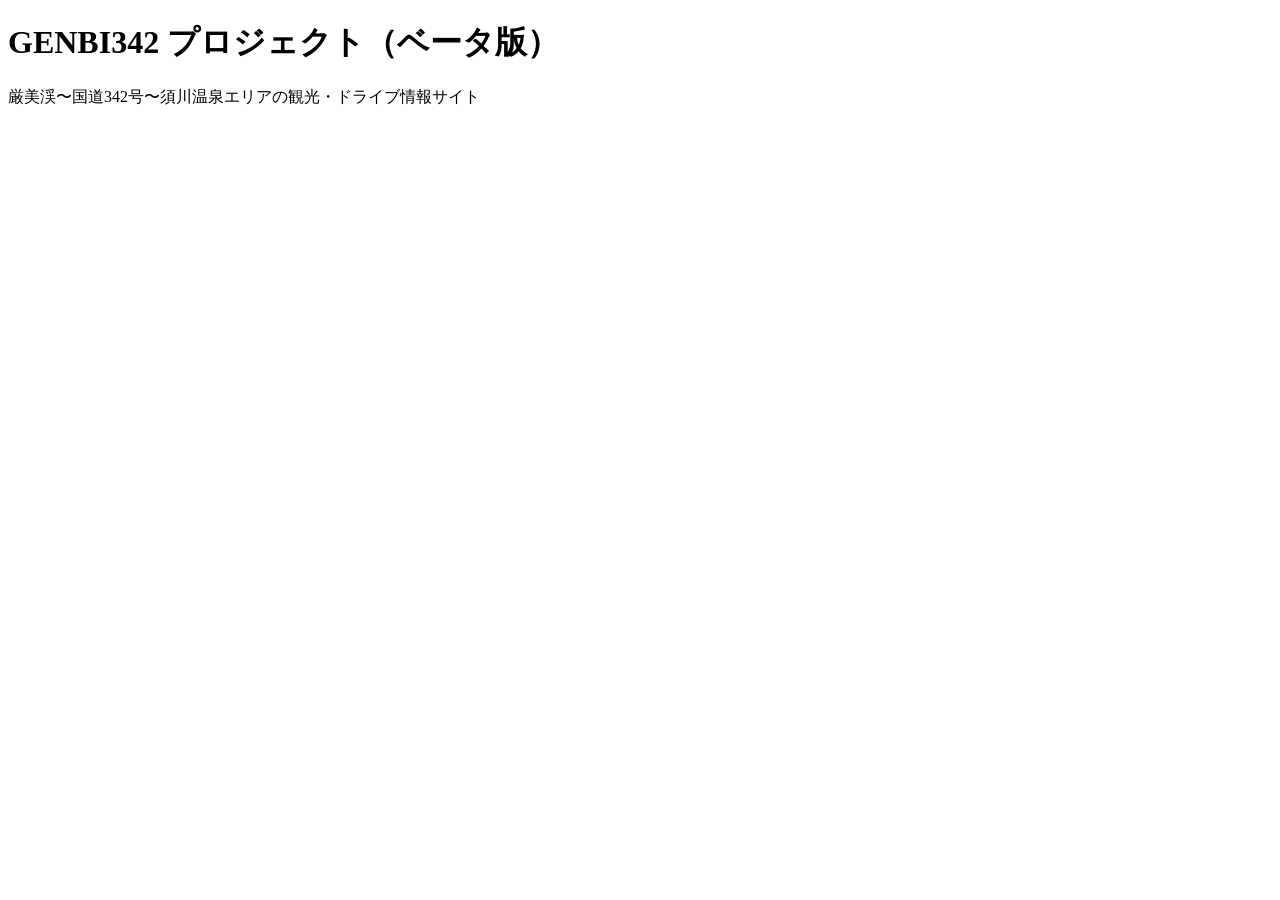
==== index.html @ 9d1edc6f "Add files via upload" ====
<!DOCTYPE html>
<html lang="ja">
<head>
    <meta charset="UTF-8">
    <title>GENBI342</title>
</head>
<body>
    <h1>GENBI342 プロジェクト（ベータ版）</h1>
    <p>厳美渓〜国道342号〜須川温泉エリアの観光・ドライブ情報サイト</p>
</body>
</html>
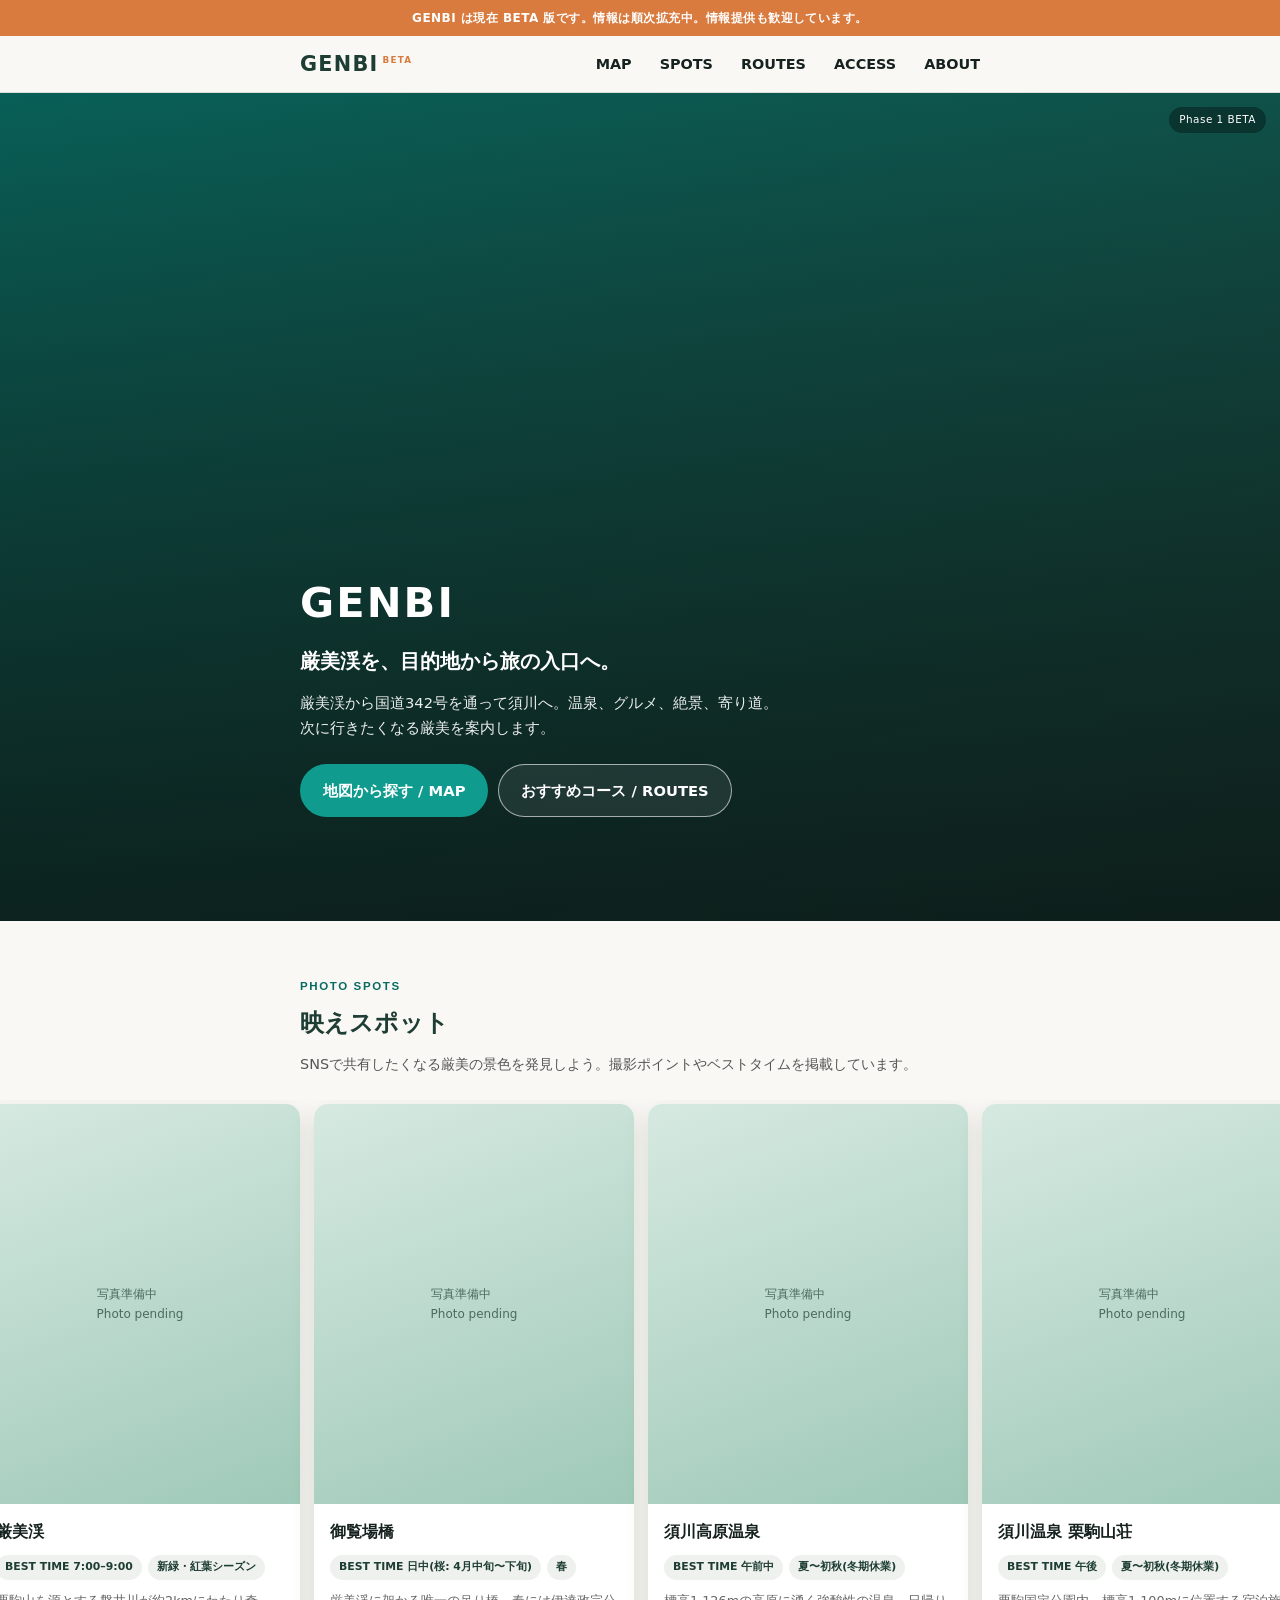
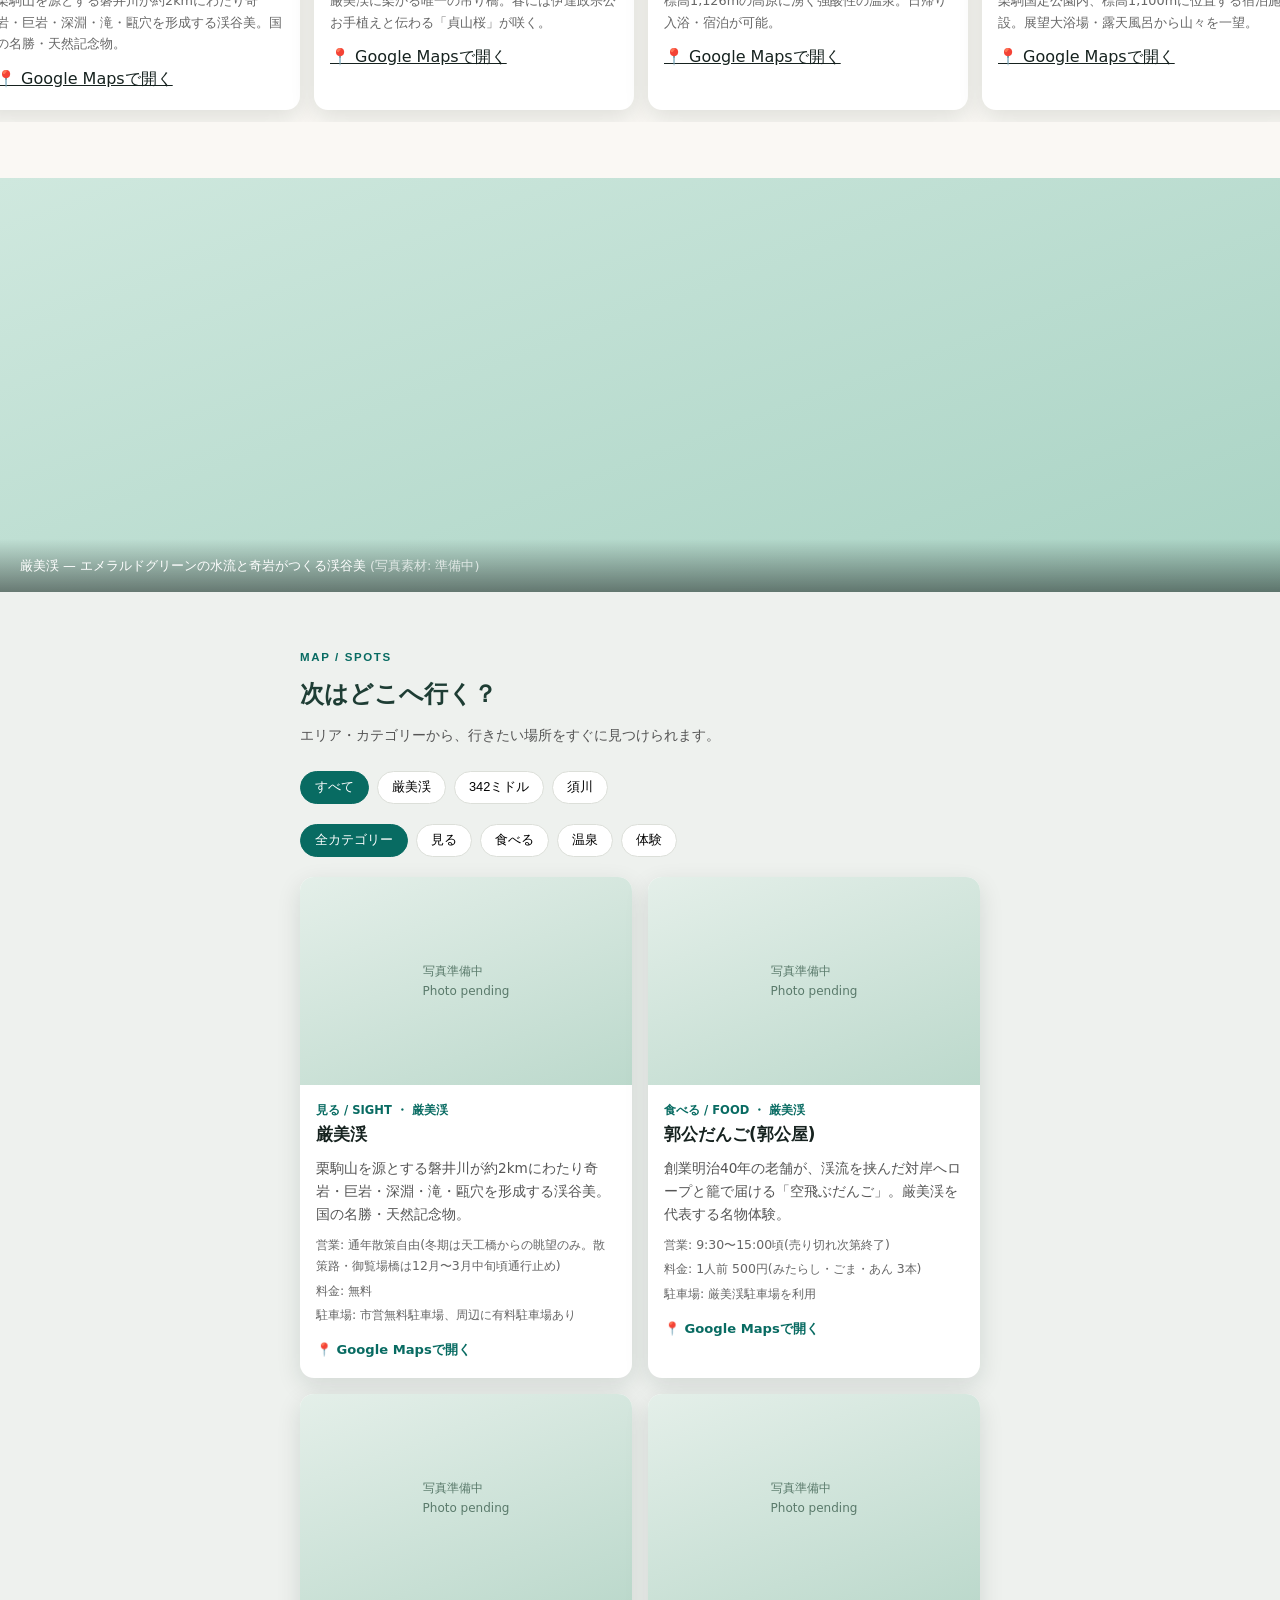
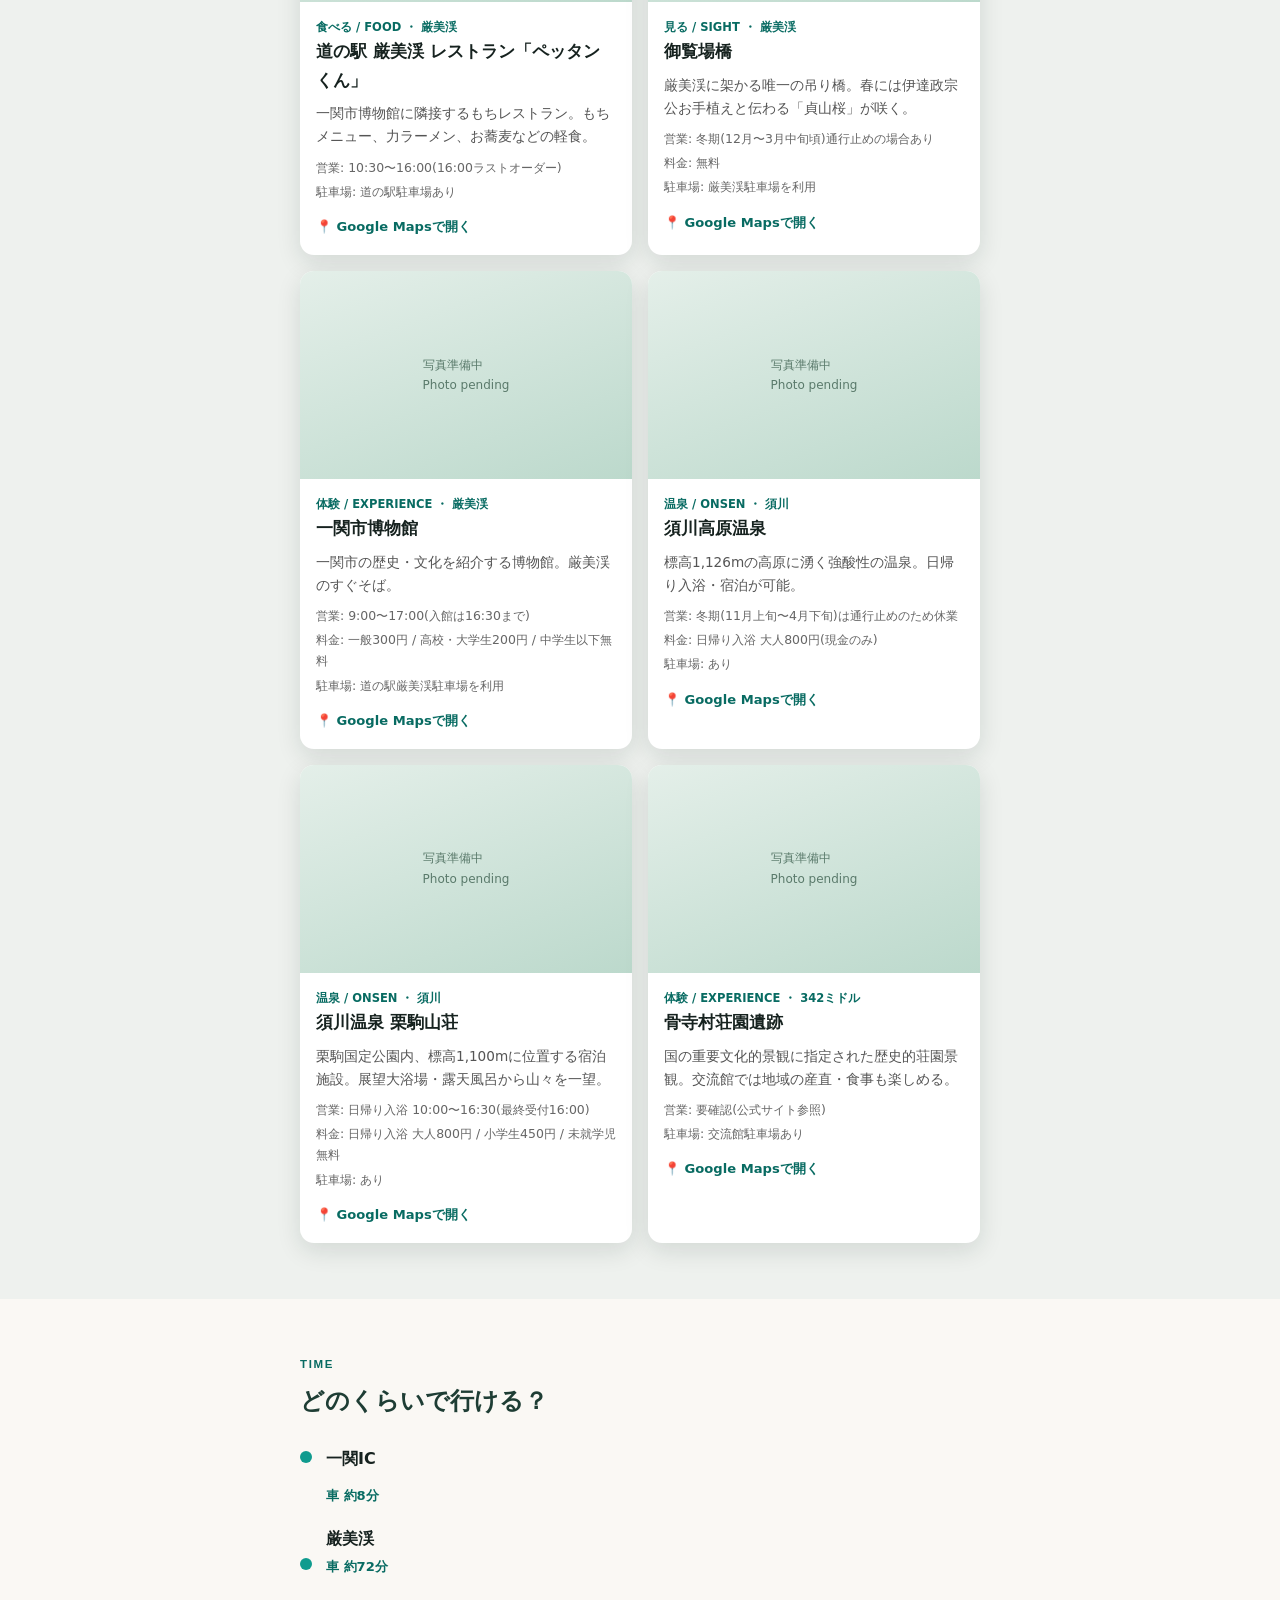
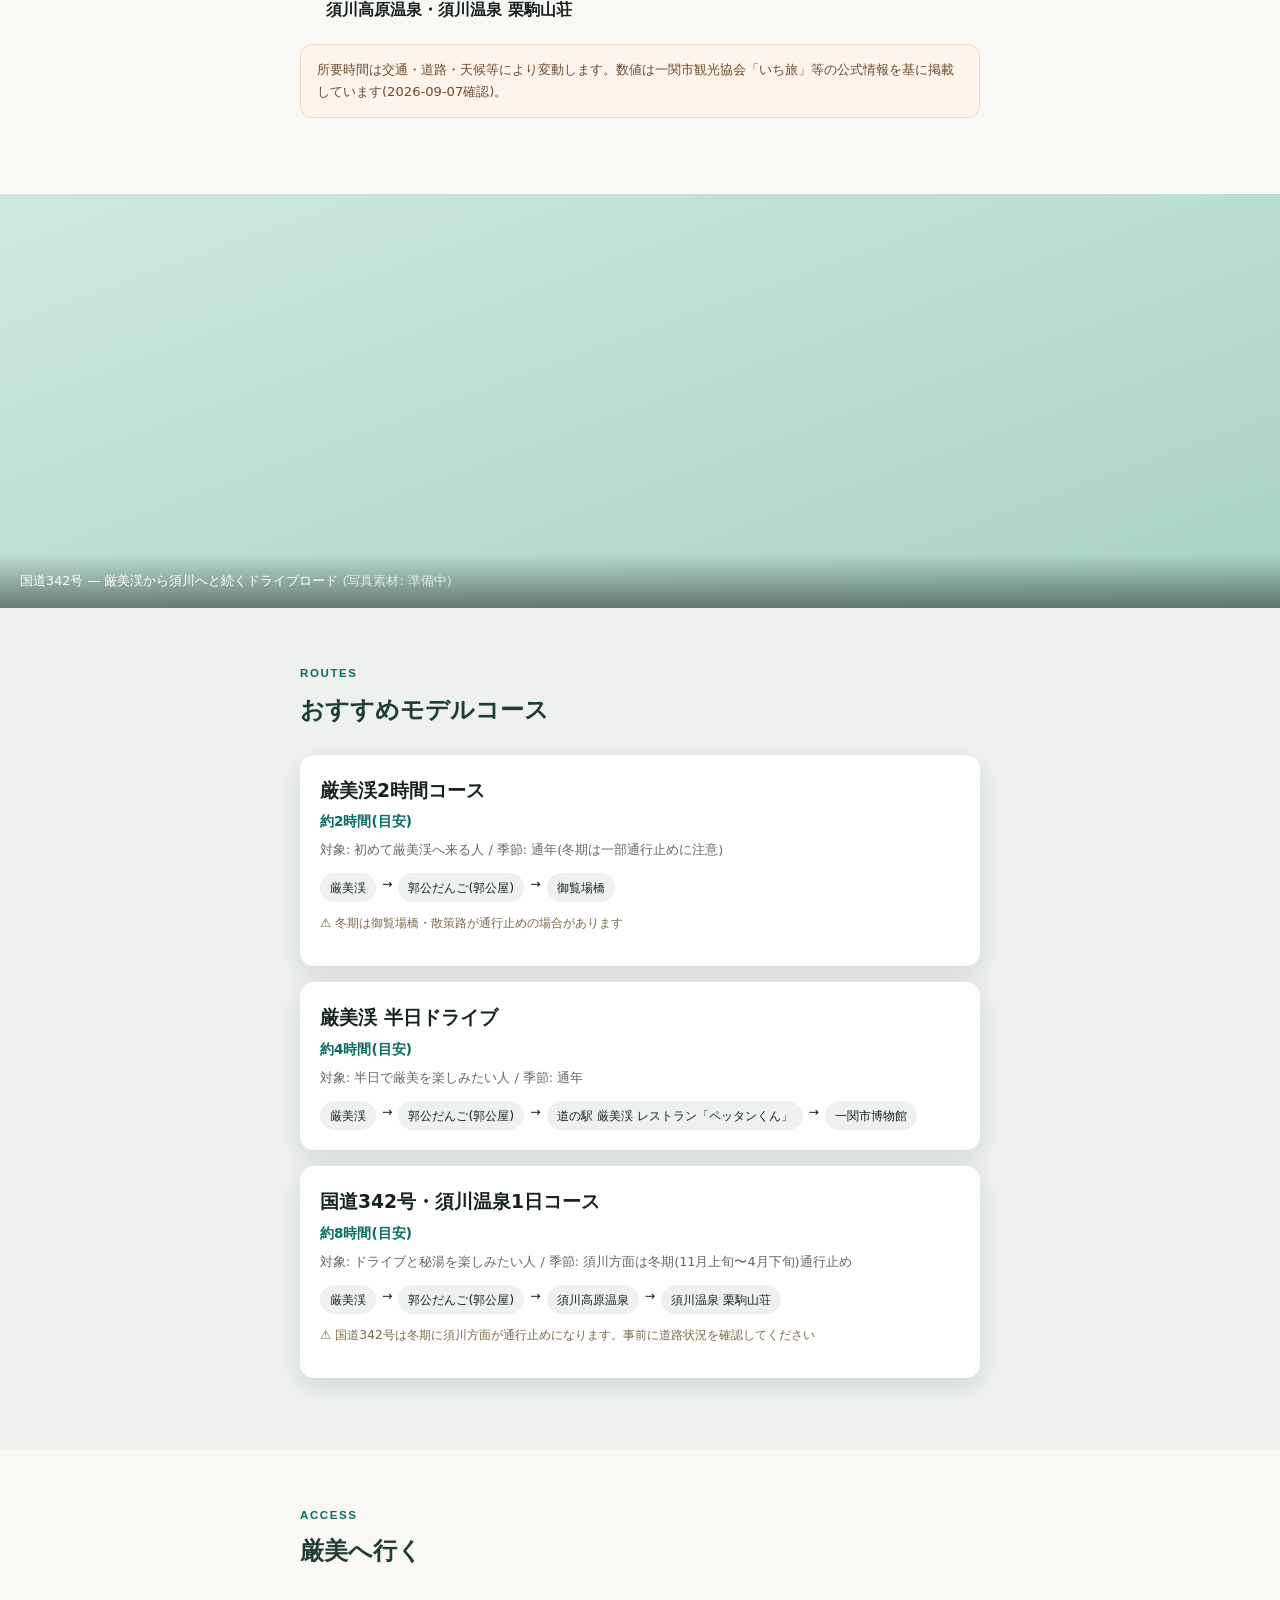
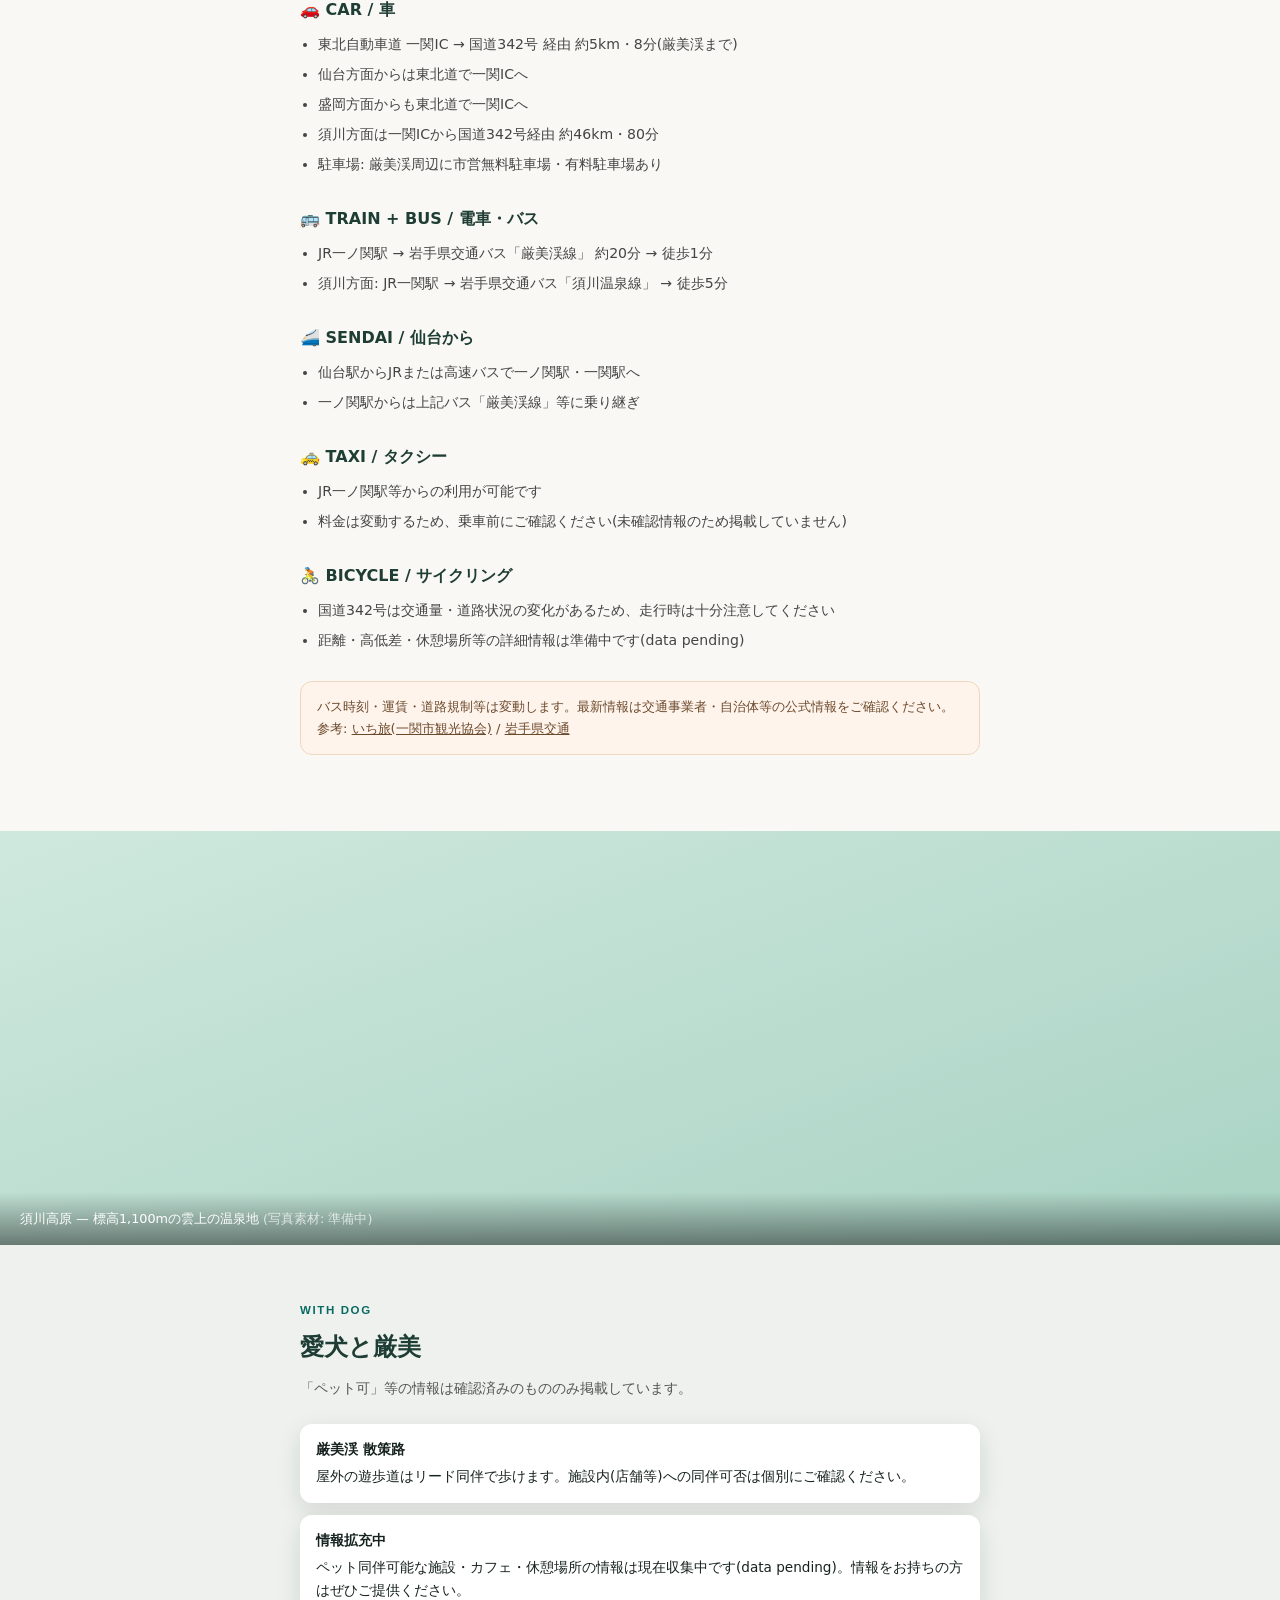
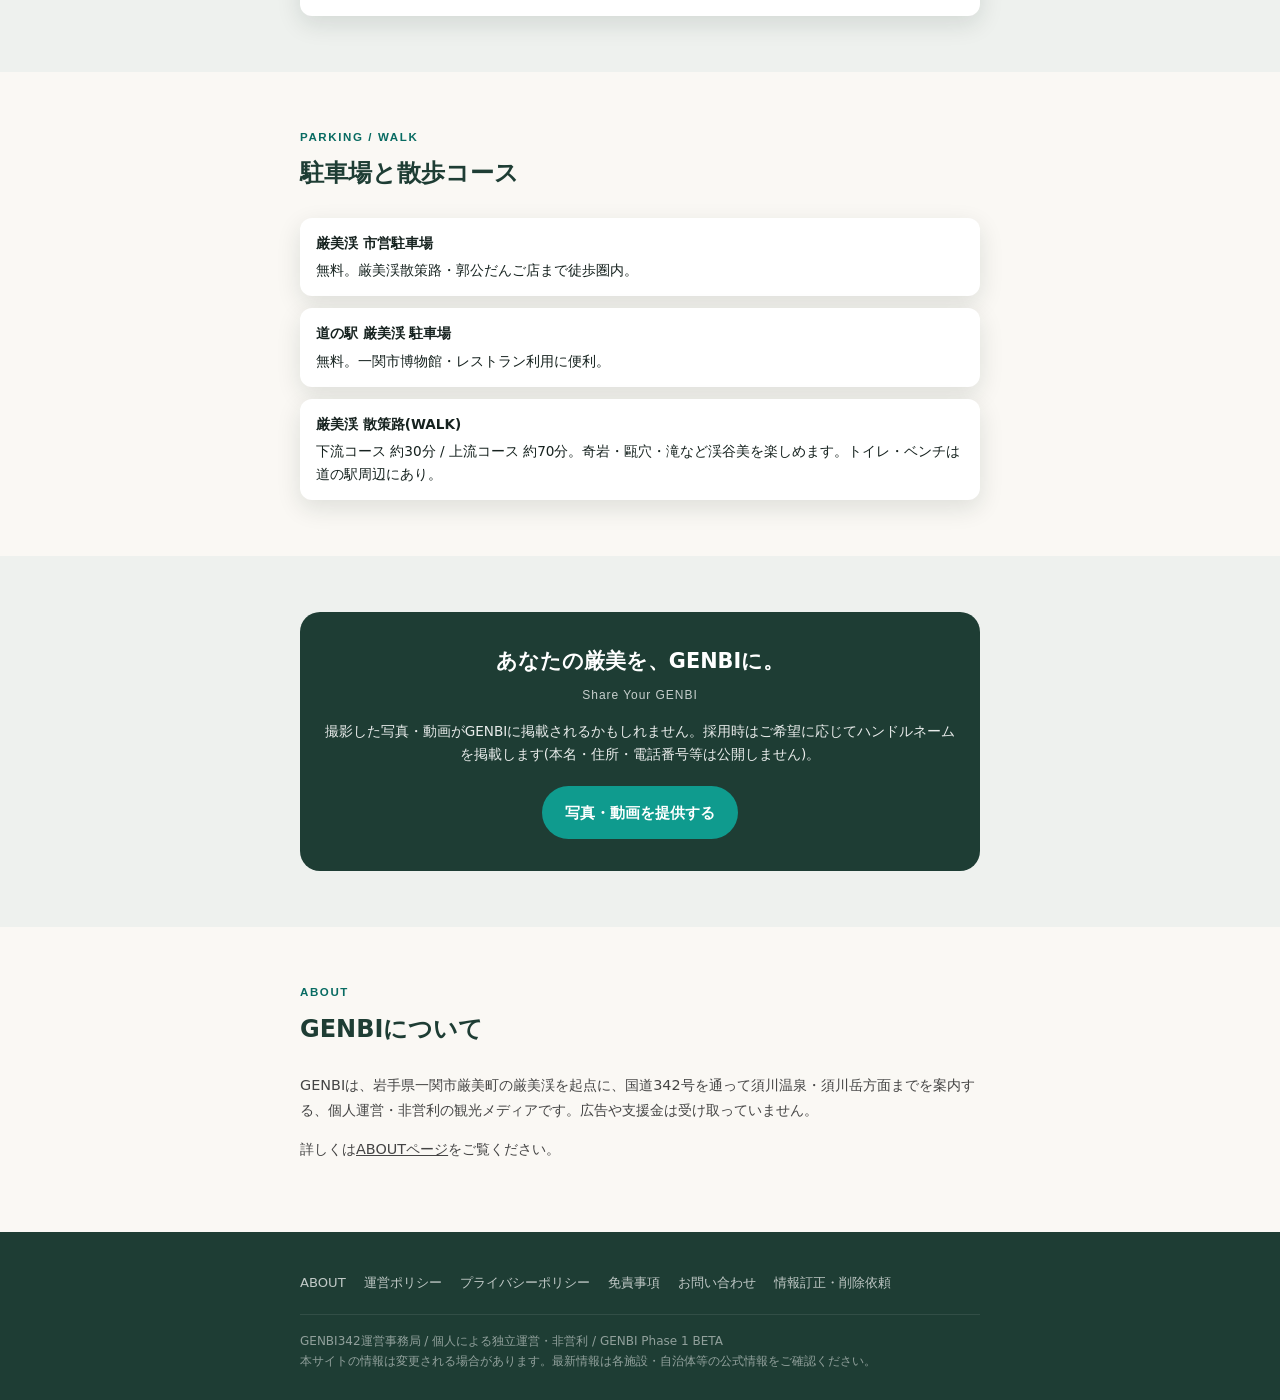
==== commit 94aa9f07: "Initial GENBI Phase 1 BETA prototype Static HTML/CSS/vanilla JS site for GENBI342 project: TOP page " ====
--- a/index.html
+++ b/index.html
@@ -1,11 +1,315 @@
 <!DOCTYPE html>
 <html lang="ja">
 <head>
-    <meta charset="UTF-8">
-    <title>GENBI342</title>
+<meta charset="UTF-8">
+<meta name="viewport" content="width=device-width, initial-scale=1.0">
+<title>GENBI｜厳美渓を、目的地から旅の入口へ。</title>
+<meta name="description" content="厳美渓から国道342号を通って須川へ。温泉、グルメ、絶景、寄り道。次に行きたくなる厳美を案内するGENBI(仮称) Phase 1 BETA。">
+<link rel="canonical" href="https://genbi342.github.io/">
+<meta property="og:type" content="website">
+<meta property="og:title" content="GENBI｜厳美渓を、目的地から旅の入口へ。">
+<meta property="og:description" content="厳美渓から国道342号を通って須川へ。次に行きたくなる厳美を案内します。">
+<meta property="og:image" content="/assets/og/ogp.jpg">
+<meta property="og:url" content="https://genbi342.github.io/">
+<meta name="twitter:card" content="summary_large_image">
+<link rel="stylesheet" href="style.css">
+<link rel="icon" href="data:,">
 </head>
 <body>
-    <h1>GENBI342 プロジェクト（ベータ版）</h1>
-    <p>厳美渓〜国道342号〜須川温泉エリアの観光・ドライブ情報サイト</p>
+
+<a class="skip-link" href="#main">本文へスキップ</a>
+
+<div class="beta-banner">GENBI は現在 BETA 版です。情報は順次拡充中。情報提供も歓迎しています。</div>
+
+<header class="site-header">
+  <div class="wrap">
+    <a href="#top" class="logo">GENBI<span class="beta">BETA</span></a>
+    <nav class="main-nav">
+      <a href="#map">MAP</a>
+      <a href="#spots">SPOTS</a>
+      <a href="#routes">ROUTES</a>
+      <a href="#access">ACCESS</a>
+      <a href="about/">ABOUT</a>
+    </nav>
+    <button class="menu-btn" id="menuBtn" aria-label="メニューを開く" aria-expanded="false">☰</button>
+  </div>
+</header>
+<nav class="mobile-nav" id="mobileNav">
+  <a href="#map">地図から探す / MAP</a>
+  <a href="#photospots">映えスポット / PHOTO SPOTS</a>
+  <a href="#spots">スポット / SPOTS</a>
+  <a href="#time">TIME</a>
+  <a href="#routes">モデルコース / ROUTES</a>
+  <a href="#access">交通 / ACCESS</a>
+  <a href="#withdog">愛犬と厳美 / WITH DOG</a>
+  <a href="about/">ABOUT</a>
+</nav>
+
+<main id="main">
+
+  <!-- HERO -->
+  <section class="hero" id="top">
+    <div class="hero-note">Phase 1 BETA</div>
+    <video autoplay muted loop playsinline id="heroVideo" poster="assets/images/hero-poster.jpg" style="display:none;">
+      <source src="assets/videos/hero-genbikei.mp4" type="video/mp4">
+    </video>
+    <div class="hero-poster" id="heroFallback" aria-hidden="true"></div>
+    <div class="hero-content wrap">
+      <p class="hero-brand">GENBI</p>
+      <p class="hero-copy">厳美渓を、目的地から旅の入口へ。</p>
+      <p class="hero-sub">厳美渓から国道342号を通って須川へ。温泉、グルメ、絶景、寄り道。<br>次に行きたくなる厳美を案内します。</p>
+      <div class="hero-cta">
+        <a href="#map" class="btn btn-primary">地図から探す / MAP</a>
+        <a href="#routes" class="btn btn-ghost">おすすめコース / ROUTES</a>
+      </div>
+    </div>
+  </section>
+
+  <!-- PHOTO SPOTS -->
+  <section id="photospots">
+    <div class="wrap">
+      <div class="section-head">
+        <span class="eyebrow en">PHOTO SPOTS</span>
+        <h2 class="section-title">映えスポット</h2>
+        <p class="section-desc">SNSで共有したくなる厳美の景色を発見しよう。撮影ポイントやベストタイムを掲載しています。</p>
+      </div>
+    </div>
+    <div class="hscroll" id="photoSpotScroll">
+      <!-- injected by script.js -->
+    </div>
+  </section>
+
+  <div class="photo-break">
+    <div class="caption">厳美渓 — エメラルドグリーンの水流と奇岩がつくる渓谷美 <span style="opacity:.7">(写真素材: 準備中)</span></div>
+  </div>
+
+  <!-- MAP / SPOTS -->
+  <section class="bg-mist" id="map">
+    <div class="wrap">
+      <div class="section-head">
+        <span class="eyebrow en">MAP / SPOTS</span>
+        <h2 class="section-title">次はどこへ行く？</h2>
+        <p class="section-desc">エリア・カテゴリーから、行きたい場所をすぐに見つけられます。</p>
+      </div>
+      <div class="filters" id="areaFilters">
+        <button class="filter-btn active" data-area="all">すべて</button>
+        <button class="filter-btn" data-area="genbikei">厳美渓</button>
+        <button class="filter-btn" data-area="middle342">342ミドル</button>
+        <button class="filter-btn" data-area="sukawa">須川</button>
+      </div>
+      <div class="filters" id="catFilters">
+        <button class="filter-btn active" data-cat="all">全カテゴリー</button>
+        <button class="filter-btn" data-cat="sight">見る</button>
+        <button class="filter-btn" data-cat="food">食べる</button>
+        <button class="filter-btn" data-cat="onsen">温泉</button>
+        <button class="filter-btn" data-cat="experience">体験</button>
+      </div>
+      <div id="spots" class="spot-grid"></div>
+    </div>
+  </section>
+
+  <!-- TIME -->
+  <section id="time">
+    <div class="wrap">
+      <div class="section-head">
+        <span class="eyebrow en">TIME</span>
+        <h2 class="section-title">どのくらいで行ける？</h2>
+      </div>
+      <div class="time-chain">
+        <div class="time-node">
+          <div class="time-col"><div class="dot"></div><div class="line"></div></div>
+          <div>
+            <div class="label">一関IC</div>
+            <div style="height:8px"></div>
+            <div class="dur">車 約8分</div>
+            <div class="label">厳美渓</div>
+          </div>
+        </div>
+        <div class="time-node">
+          <div class="time-col"><div class="dot"></div><div class="line"></div></div>
+          <div>
+            <div class="dur">車 約72分</div>
+            <div class="label">須川高原温泉・須川温泉 栗駒山荘</div>
+          </div>
+        </div>
+      </div>
+      <div class="notice-box">所要時間は交通・道路・天候等により変動します。数値は一関市観光協会「いち旅」等の公式情報を基に掲載しています(2026-09-07確認)。</div>
+    </div>
+  </section>
+
+  <div class="photo-break">
+    <div class="caption">国道342号 — 厳美渓から須川へと続くドライブロード <span style="opacity:.7">(写真素材: 準備中)</span></div>
+  </div>
+
+  <!-- ROUTES -->
+  <section class="bg-mist" id="routes">
+    <div class="wrap">
+      <div class="section-head">
+        <span class="eyebrow en">ROUTES</span>
+        <h2 class="section-title">おすすめモデルコース</h2>
+      </div>
+      <div id="routeList"></div>
+    </div>
+  </section>
+
+  <!-- ACCESS -->
+  <section id="access">
+    <div class="wrap">
+      <div class="section-head">
+        <span class="eyebrow en">ACCESS</span>
+        <h2 class="section-title">厳美へ行く</h2>
+      </div>
+
+      <div class="access-block">
+        <h3>🚗 CAR / 車</h3>
+        <ul>
+          <li>東北自動車道 一関IC → 国道342号 経由 約5km・8分(厳美渓まで)</li>
+          <li>仙台方面からは東北道で一関ICへ</li>
+          <li>盛岡方面からも東北道で一関ICへ</li>
+          <li>須川方面は一関ICから国道342号経由 約46km・80分</li>
+          <li>駐車場: 厳美渓周辺に市営無料駐車場・有料駐車場あり</li>
+        </ul>
+      </div>
+
+      <div class="access-block">
+        <h3>🚌 TRAIN + BUS / 電車・バス</h3>
+        <ul>
+          <li>JR一ノ関駅 → 岩手県交通バス「厳美渓線」 約20分 → 徒歩1分</li>
+          <li>須川方面: JR一関駅 → 岩手県交通バス「須川温泉線」 → 徒歩5分</li>
+        </ul>
+      </div>
+
+      <div class="access-block">
+        <h3>🚄 SENDAI / 仙台から</h3>
+        <ul>
+          <li>仙台駅からJRまたは高速バスで一ノ関駅・一関駅へ</li>
+          <li>一ノ関駅からは上記バス「厳美渓線」等に乗り継ぎ</li>
+        </ul>
+      </div>
+
+      <div class="access-block">
+        <h3>🚕 TAXI / タクシー</h3>
+        <ul>
+          <li>JR一ノ関駅等からの利用が可能です</li>
+          <li>料金は変動するため、乗車前にご確認ください(未確認情報のため掲載していません)</li>
+        </ul>
+      </div>
+
+      <div class="access-block">
+        <h3>🚴 BICYCLE / サイクリング</h3>
+        <ul>
+          <li>国道342号は交通量・道路状況の変化があるため、走行時は十分注意してください</li>
+          <li>距離・高低差・休憩場所等の詳細情報は準備中です(data pending)</li>
+        </ul>
+      </div>
+
+      <div class="notice-box">
+        バス時刻・運賃・道路規制等は変動します。最新情報は交通事業者・自治体等の公式情報をご確認ください。<br>
+        参考: <a href="https://www.ichitabi.jp/" target="_blank" rel="noopener">いち旅(一関市観光協会)</a> /
+        <a href="https://www.iwatekenkotsu.co.jp/" target="_blank" rel="noopener">岩手県交通</a>
+      </div>
+    </div>
+  </section>
+
+  <div class="photo-break">
+    <div class="caption">須川高原 — 標高1,100mの雲上の温泉地 <span style="opacity:.7">(写真素材: 準備中)</span></div>
+  </div>
+
+  <!-- WITH DOG -->
+  <section class="bg-mist" id="withdog">
+    <div class="wrap">
+      <div class="section-head">
+        <span class="eyebrow en">WITH DOG</span>
+        <h2 class="section-title">愛犬と厳美</h2>
+        <p class="section-desc">「ペット可」等の情報は確認済みのもののみ掲載しています。</p>
+      </div>
+      <div class="info-list">
+        <div class="info-item">
+          <div class="title">厳美渓 散策路</div>
+          屋外の遊歩道はリード同伴で歩けます。施設内(店舗等)への同伴可否は個別にご確認ください。
+        </div>
+        <div class="info-item">
+          <div class="title">情報拡充中</div>
+          ペット同伴可能な施設・カフェ・休憩場所の情報は現在収集中です(data pending)。情報をお持ちの方はぜひご提供ください。
+        </div>
+      </div>
+    </div>
+  </section>
+
+  <!-- PARKING / WALK -->
+  <section id="parking">
+    <div class="wrap">
+      <div class="section-head">
+        <span class="eyebrow en">PARKING / WALK</span>
+        <h2 class="section-title">駐車場と散歩コース</h2>
+      </div>
+      <div class="info-list">
+        <div class="info-item">
+          <div class="title">厳美渓 市営駐車場</div>
+          無料。厳美渓散策路・郭公だんご店まで徒歩圏内。
+        </div>
+        <div class="info-item">
+          <div class="title">道の駅 厳美渓 駐車場</div>
+          無料。一関市博物館・レストラン利用に便利。
+        </div>
+        <div class="info-item">
+          <div class="title">厳美渓 散策路(WALK)</div>
+          下流コース 約30分 / 上流コース 約70分。奇岩・甌穴・滝など渓谷美を楽しめます。トイレ・ベンチは道の駅周辺にあり。
+        </div>
+      </div>
+    </div>
+  </section>
+
+  <!-- PHOTO CONTRIBUTION -->
+  <section class="bg-mist">
+    <div class="wrap">
+      <div class="contrib">
+        <h2>あなたの厳美を、GENBIに。</h2>
+        <span class="en">Share Your GENBI</span>
+        <p>撮影した写真・動画がGENBIに掲載されるかもしれません。採用時はご希望に応じてハンドルネームを掲載します(本名・住所・電話番号等は公開しません)。</p>
+        <a href="contact/" class="btn btn-primary">写真・動画を提供する</a>
+      </div>
+    </div>
+  </section>
+
+  <!-- ABOUT (excerpt) -->
+  <section id="about">
+    <div class="wrap">
+      <div class="section-head">
+        <span class="eyebrow en">ABOUT</span>
+        <h2 class="section-title">GENBIについて</h2>
+      </div>
+      <div class="about-box">
+        <p>GENBIは、岩手県一関市厳美町の厳美渓を起点に、国道342号を通って須川温泉・須川岳方面までを案内する、個人運営・非営利の観光メディアです。広告や支援金は受け取っていません。</p>
+        <p>詳しくは<a href="about/">ABOUTページ</a>をご覧ください。</p>
+      </div>
+    </div>
+  </section>
+</main>
+
+<footer class="site-footer">
+  <div class="wrap">
+    <div class="flinks">
+      <a href="about/">ABOUT</a>
+      <a href="policy/">運営ポリシー</a>
+      <a href="privacy/">プライバシーポリシー</a>
+      <a href="disclaimer/">免責事項</a>
+      <a href="contact/">お問い合わせ</a>
+      <a href="correction/">情報訂正・削除依頼</a>
+    </div>
+    <div class="fbottom">
+      GENBI342運営事務局 / 個人による独立運営・非営利 / GENBI Phase 1 BETA<br>
+      本サイトの情報は変更される場合があります。最新情報は各施設・自治体等の公式情報をご確認ください。
+    </div>
+  </div>
+</footer>
+
+<div class="spot-detail" id="spotDetail" role="dialog" aria-modal="true">
+  <div class="spot-detail-sheet" id="spotDetailBody"></div>
+</div>
+
+<script src="data/spots.js"></script>
+<script src="data/routes.js"></script>
+<script src="script.js"></script>
 </body>
-</html>+</html>
--- a/style.css
+++ b/style.css
@@ -0,0 +1,466 @@
+:root {
+  --color-water: #0f9b8e;
+  --color-water-deep: #086b62;
+  --color-forest: #1e3d34;
+  --color-ink: #16221f;
+  --color-paper: #faf8f4;
+  --color-mist: #eef1ee;
+  --color-line: #dcdfd9;
+  --color-accent: #d97a3f;
+  --radius: 14px;
+  --shadow: 0 8px 24px rgba(20, 40, 35, 0.12);
+  --maxw: 720px;
+  font-size: 16px;
+}
+
+* { box-sizing: border-box; }
+html { scroll-behavior: smooth; }
+body {
+  margin: 0;
+  background: var(--color-paper);
+  color: var(--color-ink);
+  font-family: "Hiragino Sans", "Yu Gothic", "Noto Sans JP", system-ui, -apple-system, sans-serif;
+  line-height: 1.7;
+  overflow-x: hidden;
+}
+img { max-width: 100%; display: block; }
+a { color: inherit; }
+.en { font-family: -apple-system, "Helvetica Neue", Arial, sans-serif; letter-spacing: 0.08em; }
+
+.wrap { max-width: var(--maxw); margin: 0 auto; padding: 0 20px; }
+
+/* Header */
+.site-header {
+  position: sticky;
+  top: 0;
+  z-index: 50;
+  background: rgba(250, 248, 244, 0.9);
+  backdrop-filter: blur(8px);
+  border-bottom: 1px solid var(--color-line);
+}
+.site-header .wrap {
+  display: flex;
+  align-items: center;
+  justify-content: space-between;
+  height: 56px;
+}
+.logo {
+  font-weight: 700;
+  font-size: 1.3rem;
+  letter-spacing: 0.06em;
+  color: var(--color-forest);
+  text-decoration: none;
+}
+.logo .beta {
+  font-size: 0.55rem;
+  vertical-align: super;
+  color: var(--color-accent);
+  font-weight: 700;
+  margin-left: 4px;
+}
+nav.main-nav { display: none; }
+.menu-btn {
+  background: none;
+  border: none;
+  font-size: 1.5rem;
+  cursor: pointer;
+  color: var(--color-forest);
+  padding: 8px;
+}
+.mobile-nav {
+  display: none;
+  flex-direction: column;
+  border-bottom: 1px solid var(--color-line);
+  background: var(--color-paper);
+}
+.mobile-nav.open { display: flex; }
+.mobile-nav a {
+  padding: 14px 20px;
+  text-decoration: none;
+  border-top: 1px solid var(--color-line);
+  font-size: 0.95rem;
+}
+
+@media (min-width: 860px) {
+  .menu-btn, .mobile-nav { display: none !important; }
+  nav.main-nav { display: flex; gap: 28px; }
+  nav.main-nav a { text-decoration: none; font-size: 0.9rem; font-weight: 600; }
+}
+
+/* Hero */
+.hero {
+  position: relative;
+  min-height: 92vh;
+  display: flex;
+  align-items: flex-end;
+  overflow: hidden;
+  color: #fff;
+  background: linear-gradient(160deg, var(--color-water-deep), var(--color-forest));
+}
+.hero video, .hero .hero-poster {
+  position: absolute;
+  inset: 0;
+  width: 100%;
+  height: 100%;
+  object-fit: cover;
+}
+.hero::after {
+  content: "";
+  position: absolute;
+  inset: 0;
+  background: linear-gradient(180deg, rgba(10, 30, 26, 0.15) 0%, rgba(8, 20, 18, 0.75) 100%);
+}
+.hero-content {
+  position: relative;
+  z-index: 2;
+  padding: 32px 20px 48px;
+  width: 100%;
+}
+.hero-brand {
+  font-size: 2.6rem;
+  font-weight: 800;
+  letter-spacing: 0.05em;
+  margin: 0 0 8px;
+}
+.hero-copy {
+  font-size: 1.25rem;
+  font-weight: 700;
+  margin: 0 0 14px;
+  line-height: 1.5;
+}
+.hero-sub {
+  font-size: 0.92rem;
+  opacity: 0.92;
+  margin: 0 0 24px;
+  max-width: 480px;
+}
+.hero-cta { display: flex; gap: 10px; flex-wrap: wrap; }
+.btn {
+  display: inline-flex;
+  align-items: center;
+  gap: 6px;
+  padding: 13px 22px;
+  border-radius: 999px;
+  text-decoration: none;
+  font-weight: 700;
+  font-size: 0.92rem;
+  border: 1.5px solid transparent;
+  cursor: pointer;
+}
+.btn-primary { background: var(--color-water); color: #fff; }
+.btn-ghost { background: rgba(255,255,255,0.08); color: #fff; border-color: rgba(255,255,255,0.6); }
+.hero-note {
+  position: absolute;
+  top: 14px;
+  right: 14px;
+  z-index: 3;
+  background: rgba(0,0,0,0.35);
+  color: #fff;
+  font-size: 0.65rem;
+  padding: 4px 10px;
+  border-radius: 999px;
+  letter-spacing: 0.05em;
+}
+
+/* Section framing */
+section { padding: 56px 0; }
+.section-head { margin-bottom: 24px; }
+.eyebrow {
+  display: block;
+  font-size: 0.72rem;
+  font-weight: 700;
+  color: var(--color-water-deep);
+  letter-spacing: 0.14em;
+  margin-bottom: 6px;
+}
+h2.section-title {
+  font-size: 1.5rem;
+  margin: 0;
+  color: var(--color-forest);
+}
+.section-desc { color: #555; font-size: 0.9rem; margin-top: 8px; }
+
+.bg-mist { background: var(--color-mist); }
+
+/* Photo break */
+.photo-break {
+  height: 46vh;
+  min-height: 240px;
+  background: linear-gradient(160deg, #cfe8de, #a9d3c4);
+  position: relative;
+  display: flex;
+  align-items: flex-end;
+  overflow: hidden;
+}
+.photo-break img { position: absolute; inset: 0; width: 100%; height: 100%; object-fit: cover; }
+.photo-break .caption {
+  position: relative;
+  z-index: 2;
+  color: #fff;
+  padding: 16px 20px;
+  font-size: 0.8rem;
+  background: linear-gradient(180deg, transparent, rgba(0,0,0,0.45));
+  width: 100%;
+}
+
+/* Horizontal scroller (photo spots) */
+.hscroll {
+  display: flex;
+  gap: 14px;
+  overflow-x: auto;
+  padding: 4px 20px 12px;
+  margin: 0 -20px;
+  scroll-snap-type: x mandatory;
+  -webkit-overflow-scrolling: touch;
+}
+.hscroll::-webkit-scrollbar { display: none; }
+.photo-card {
+  flex: 0 0 78%;
+  max-width: 320px;
+  scroll-snap-align: start;
+  background: #fff;
+  border-radius: var(--radius);
+  overflow: hidden;
+  box-shadow: var(--shadow);
+}
+.photo-card .thumb {
+  aspect-ratio: 4/5;
+  background: linear-gradient(160deg, #d6e9e0, #9fc9b8);
+  display: flex;
+  align-items: center;
+  justify-content: center;
+  color: #4b6b5d;
+  font-size: 0.75rem;
+}
+.photo-card .body { padding: 14px 16px 18px; }
+.photo-card h3 { margin: 0 0 6px; font-size: 1rem; }
+.photo-card .meta {
+  display: flex;
+  flex-wrap: wrap;
+  gap: 6px;
+  margin-top: 10px;
+}
+.tag {
+  font-size: 0.68rem;
+  padding: 3px 9px;
+  border-radius: 999px;
+  background: var(--color-mist);
+  color: var(--color-forest);
+  font-weight: 600;
+}
+
+/* Spot cards (grid) */
+.spot-grid { display: grid; grid-template-columns: 1fr; gap: 16px; }
+@media (min-width: 640px) { .spot-grid { grid-template-columns: 1fr 1fr; } }
+.spot-card {
+  background: #fff;
+  border-radius: var(--radius);
+  box-shadow: var(--shadow);
+  overflow: hidden;
+  text-decoration: none;
+  color: inherit;
+  display: block;
+}
+.spot-card .thumb {
+  aspect-ratio: 16/10;
+  background: linear-gradient(160deg, #e4efe9, #bcd9cc);
+  display: flex;
+  align-items: center;
+  justify-content: center;
+  color: #5a7a6b;
+  font-size: 0.75rem;
+}
+.spot-card .body { padding: 16px; }
+.spot-card h3 { margin: 0 0 4px; font-size: 1.05rem; }
+.spot-card .cat { font-size: 0.72rem; color: var(--color-water-deep); font-weight: 700; }
+.spot-card p.desc { font-size: 0.85rem; color: #555; margin: 8px 0; }
+.spot-card .facts { font-size: 0.78rem; color: #666; display: grid; gap: 3px; margin-bottom: 10px; }
+.spot-card .maplink {
+  display: inline-flex;
+  align-items: center;
+  gap: 4px;
+  font-size: 0.82rem;
+  font-weight: 700;
+  color: var(--color-water-deep);
+}
+
+/* Filters */
+.filters { display: flex; gap: 8px; flex-wrap: wrap; margin-bottom: 20px; }
+.filter-btn {
+  padding: 7px 14px;
+  border-radius: 999px;
+  border: 1px solid var(--color-line);
+  background: #fff;
+  font-size: 0.8rem;
+  cursor: pointer;
+}
+.filter-btn.active { background: var(--color-water-deep); color: #fff; border-color: var(--color-water-deep); }
+
+/* Time / route chain */
+.time-chain { display: flex; flex-direction: column; }
+.time-node {
+  display: flex;
+  gap: 14px;
+  align-items: flex-start;
+}
+.time-node .dot {
+  width: 12px; height: 12px; border-radius: 50%;
+  background: var(--color-water);
+  margin-top: 6px;
+  flex-shrink: 0;
+}
+.time-node .line {
+  width: 2px;
+  flex: 1;
+  background: var(--color-line);
+  margin: 0 5px;
+}
+.time-col { display: flex; flex-direction: column; align-items: center; }
+.time-node .label { font-weight: 700; }
+.time-node .dur { font-size: 0.82rem; color: var(--color-water-deep); font-weight: 700; margin: 4px 0 18px; }
+.time-caution {
+  margin-top: 16px;
+  font-size: 0.78rem;
+  color: #7a6a4a;
+  background: #fbf3e2;
+  border-radius: 10px;
+  padding: 12px 14px;
+}
+
+/* Routes */
+.route-card {
+  background: #fff;
+  border-radius: var(--radius);
+  box-shadow: var(--shadow);
+  padding: 20px;
+  margin-bottom: 16px;
+}
+.route-card h3 { margin: 0 0 4px; }
+.route-card .dur { color: var(--color-water-deep); font-weight: 700; font-size: 0.85rem; }
+.route-card .target { font-size: 0.8rem; color: #666; margin: 6px 0 12px; }
+.route-steps { display: flex; flex-wrap: wrap; gap: 6px; font-size: 0.78rem; }
+.route-steps span { background: var(--color-mist); border-radius: 999px; padding: 4px 10px; }
+
+/* Access */
+.access-block { margin-bottom: 28px; }
+.access-block h3 {
+  display: flex; align-items: center; gap: 8px;
+  font-size: 1rem; color: var(--color-forest); margin-bottom: 10px;
+}
+.access-block ul { padding-left: 18px; margin: 0; font-size: 0.88rem; color: #444; }
+.access-block li { margin-bottom: 6px; }
+.notice-box {
+  background: #fff4ec;
+  border: 1px solid #f0d7bf;
+  border-radius: 12px;
+  padding: 14px 16px;
+  font-size: 0.82rem;
+  color: #6b4a2c;
+  margin: 20px 0;
+}
+
+/* With dog / parking / walk lists */
+.info-list { display: grid; gap: 12px; }
+.info-item {
+  background: #fff;
+  border-radius: 12px;
+  padding: 14px 16px;
+  box-shadow: var(--shadow);
+  font-size: 0.85rem;
+}
+.info-item .title { font-weight: 700; margin-bottom: 4px; }
+
+/* Contribution */
+.contrib {
+  background: var(--color-forest);
+  color: #fff;
+  border-radius: 20px;
+  padding: 32px 24px;
+  text-align: center;
+}
+.contrib h2 { margin: 0 0 6px; font-size: 1.3rem; }
+.contrib .en { display: block; font-size: 0.75rem; opacity: 0.75; margin-bottom: 14px; }
+.contrib p { font-size: 0.85rem; opacity: 0.9; margin-bottom: 20px; }
+
+/* About */
+.about-box { font-size: 0.9rem; color: #444; }
+.about-box ul { padding-left: 18px; }
+
+/* Footer */
+footer.site-footer {
+  background: var(--color-forest);
+  color: rgba(255,255,255,0.85);
+  padding: 40px 0 28px;
+  font-size: 0.82rem;
+}
+footer.site-footer .flinks {
+  display: flex;
+  flex-wrap: wrap;
+  gap: 10px 18px;
+  margin-bottom: 20px;
+}
+footer.site-footer a { text-decoration: none; opacity: 0.85; }
+footer.site-footer .fbottom { opacity: 0.6; font-size: 0.75rem; border-top: 1px solid rgba(255,255,255,0.15); padding-top: 16px; }
+
+/* Beta badge */
+.beta-banner {
+  background: var(--color-accent);
+  color: #fff;
+  text-align: center;
+  font-size: 0.75rem;
+  padding: 8px 12px;
+  font-weight: 700;
+  letter-spacing: 0.04em;
+}
+
+/* Detail page (modal-like inline expand) */
+.spot-detail {
+  display: none;
+  position: fixed;
+  inset: 0;
+  z-index: 100;
+  background: rgba(15, 25, 22, 0.55);
+  padding: 0;
+}
+.spot-detail.open { display: block; }
+.spot-detail-sheet {
+  position: absolute;
+  bottom: 0; left: 0; right: 0;
+  max-height: 88vh;
+  overflow-y: auto;
+  background: #fff;
+  border-radius: 20px 20px 0 0;
+  padding: 24px 20px 40px;
+}
+.spot-detail-close {
+  position: absolute;
+  top: 14px; right: 16px;
+  background: var(--color-mist);
+  border: none;
+  border-radius: 50%;
+  width: 34px; height: 34px;
+  font-size: 1.1rem;
+  cursor: pointer;
+}
+.spot-detail-sheet h3 { margin: 4px 0 4px; font-size: 1.3rem; }
+.spot-detail-sheet .unofficial-note {
+  background: #fbf3e2;
+  color: #7a6a4a;
+  font-size: 0.75rem;
+  padding: 8px 12px;
+  border-radius: 8px;
+  margin: 10px 0;
+}
+.dl { display: grid; gap: 8px; margin: 16px 0; font-size: 0.88rem; }
+.dl .row { display: flex; gap: 8px; }
+.dl .k { color: #888; width: 92px; flex-shrink: 0; }
+
+.skip-link {
+  position: absolute; left: -999px; top: 0;
+  background: #fff; padding: 10px; z-index: 200;
+}
+.skip-link:focus { left: 10px; top: 10px; }
+
+@media (prefers-reduced-motion: reduce) {
+  html { scroll-behavior: auto; }
+}
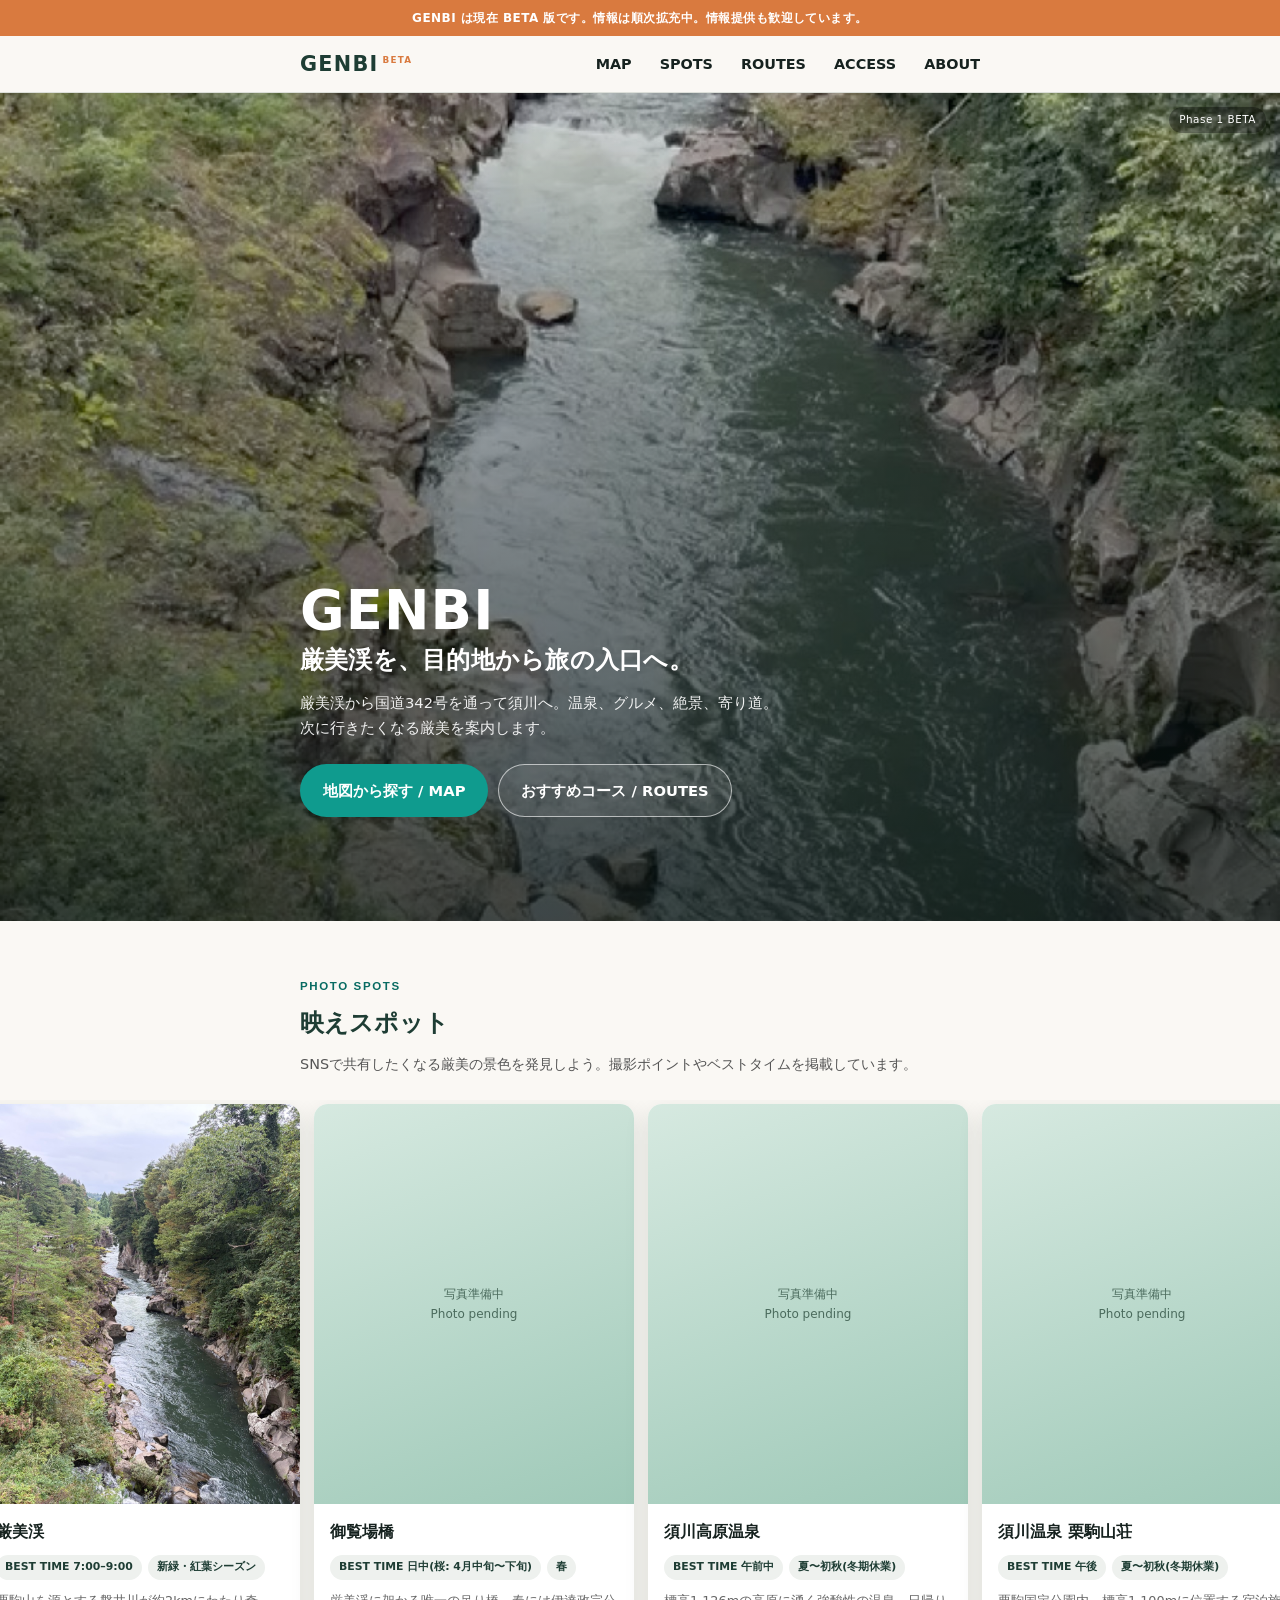
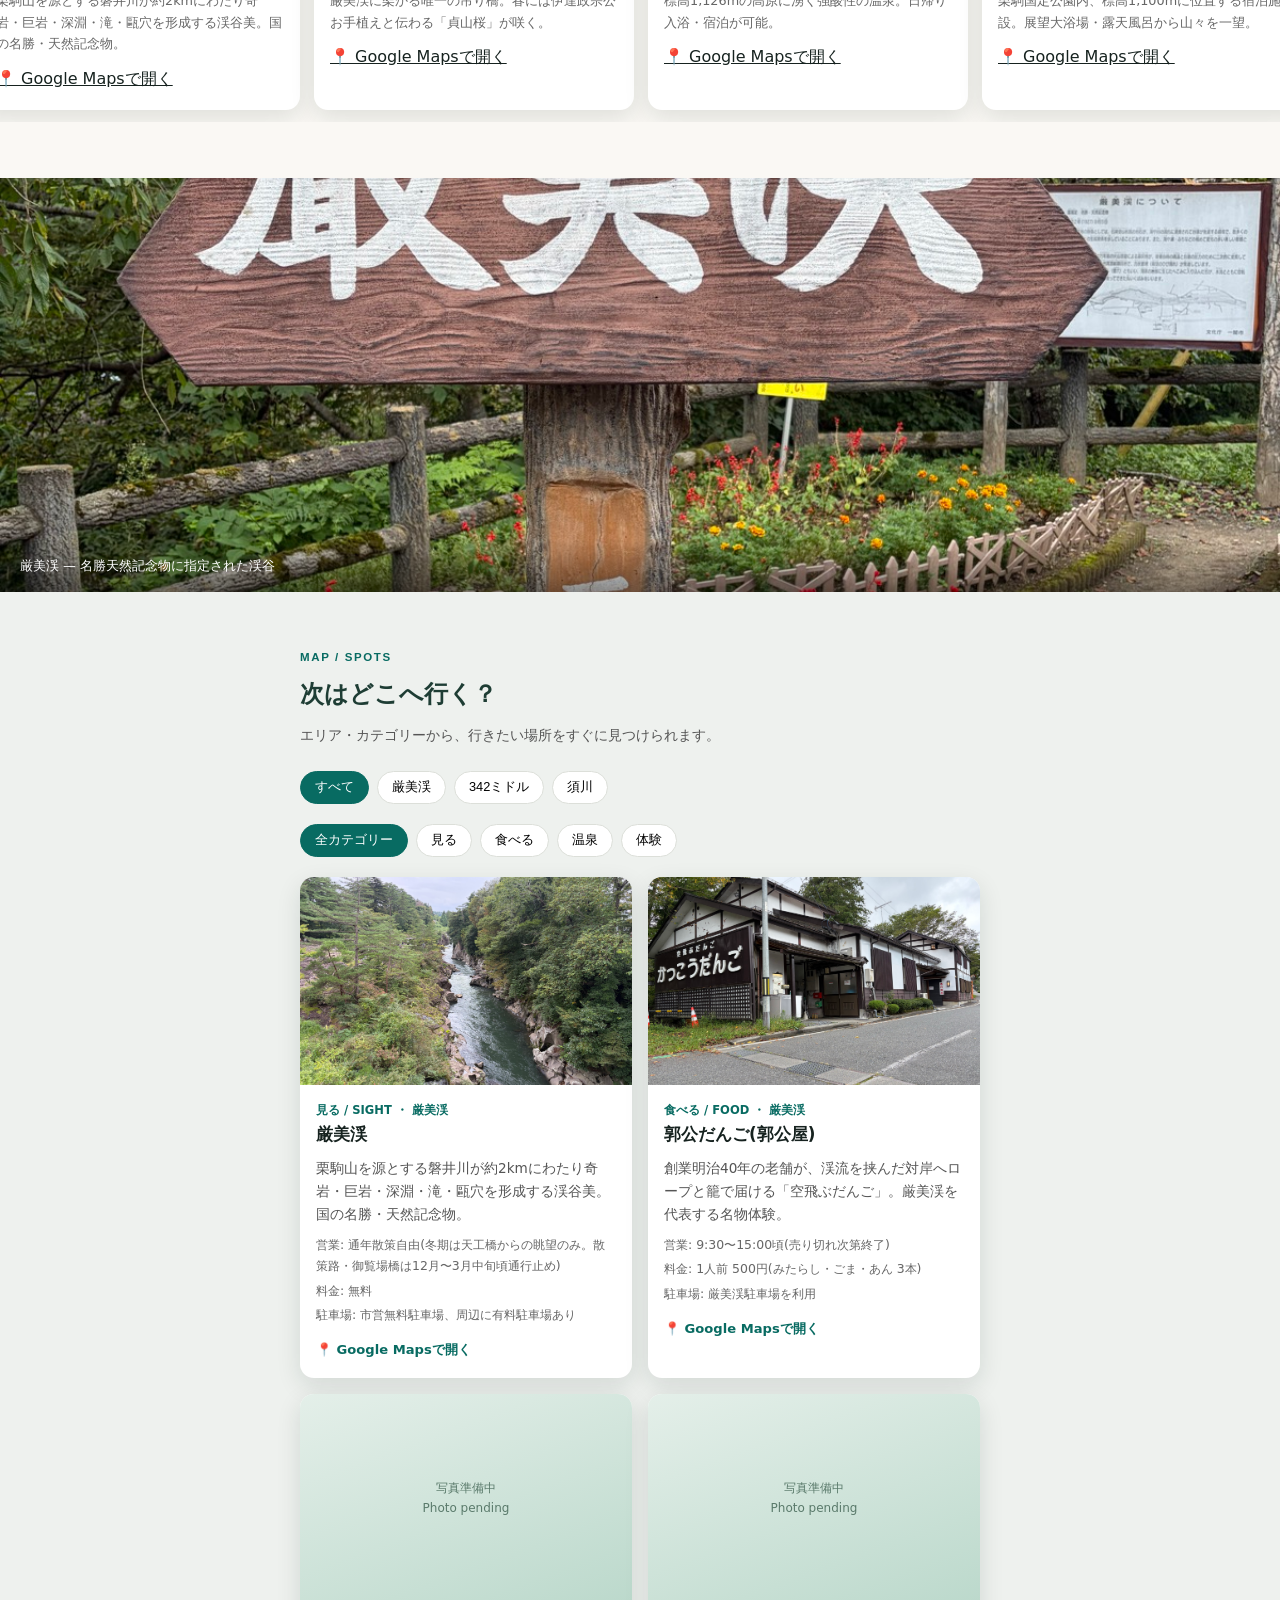
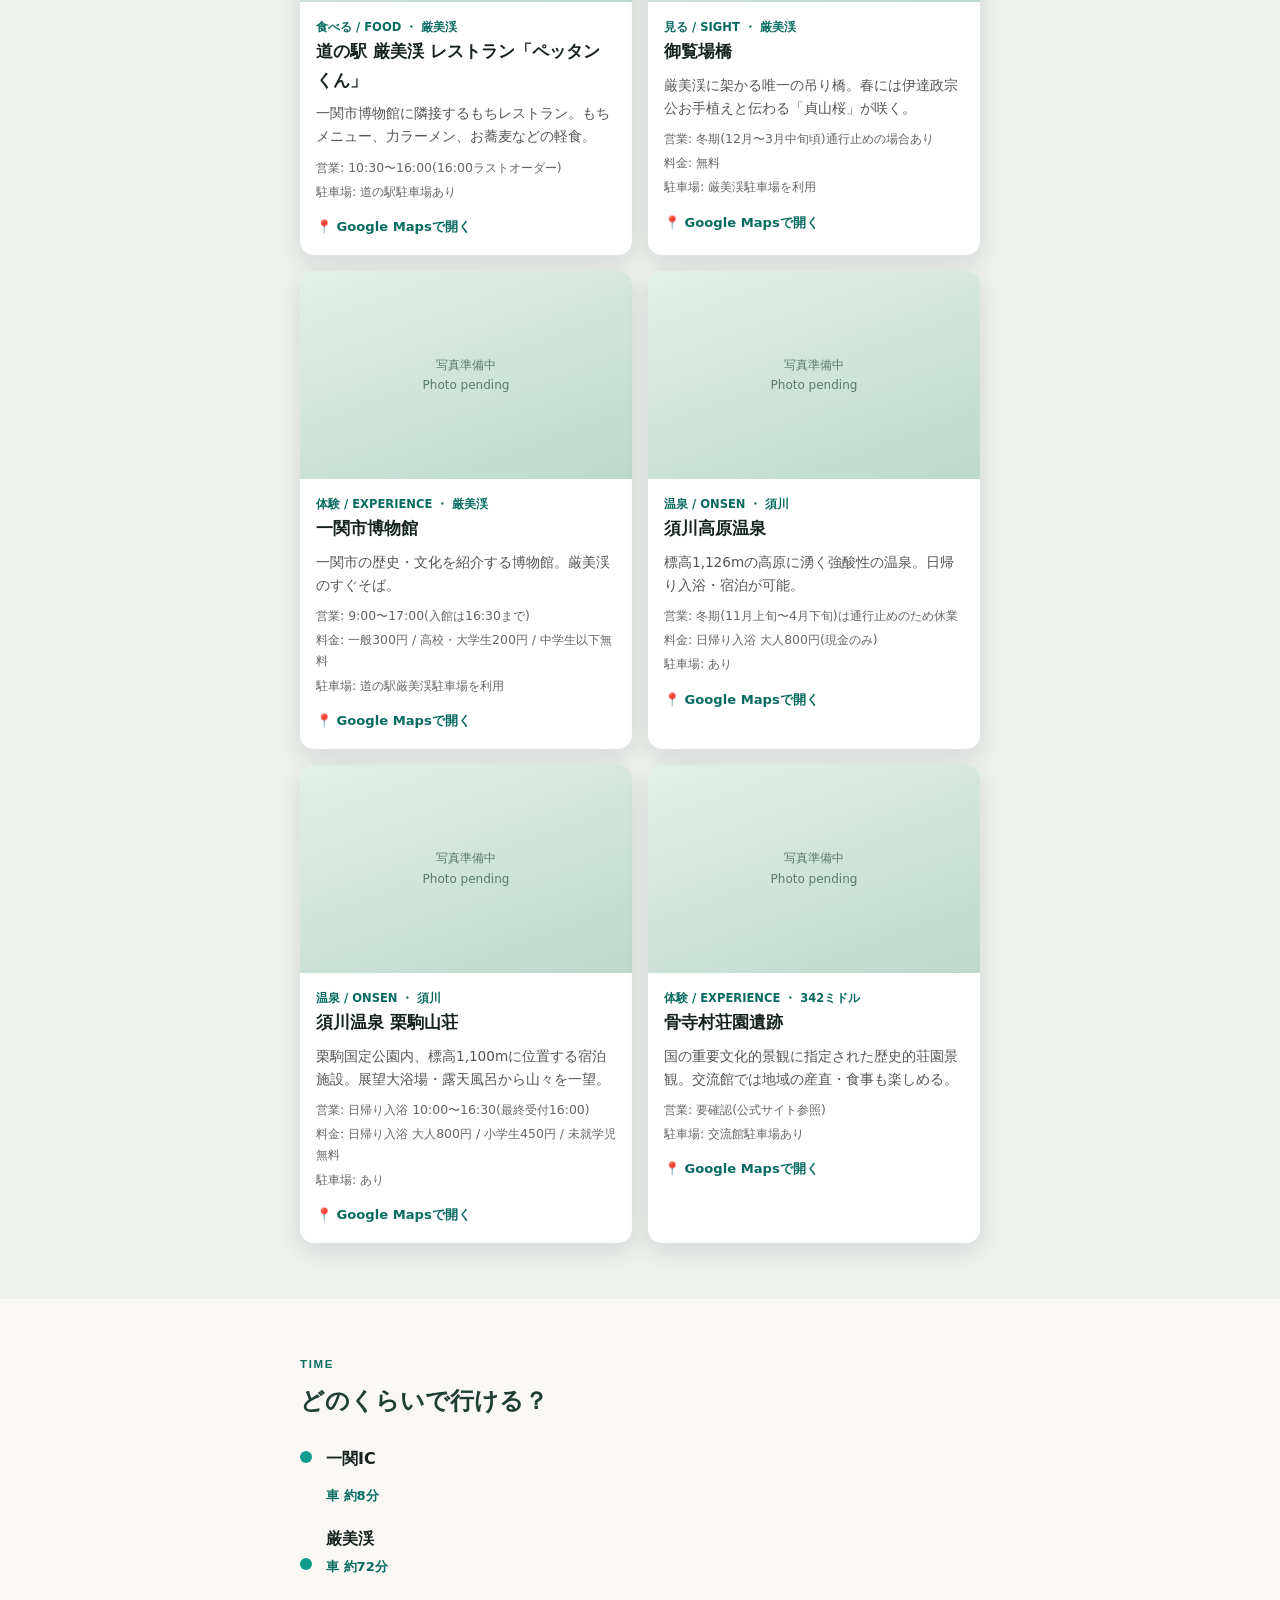
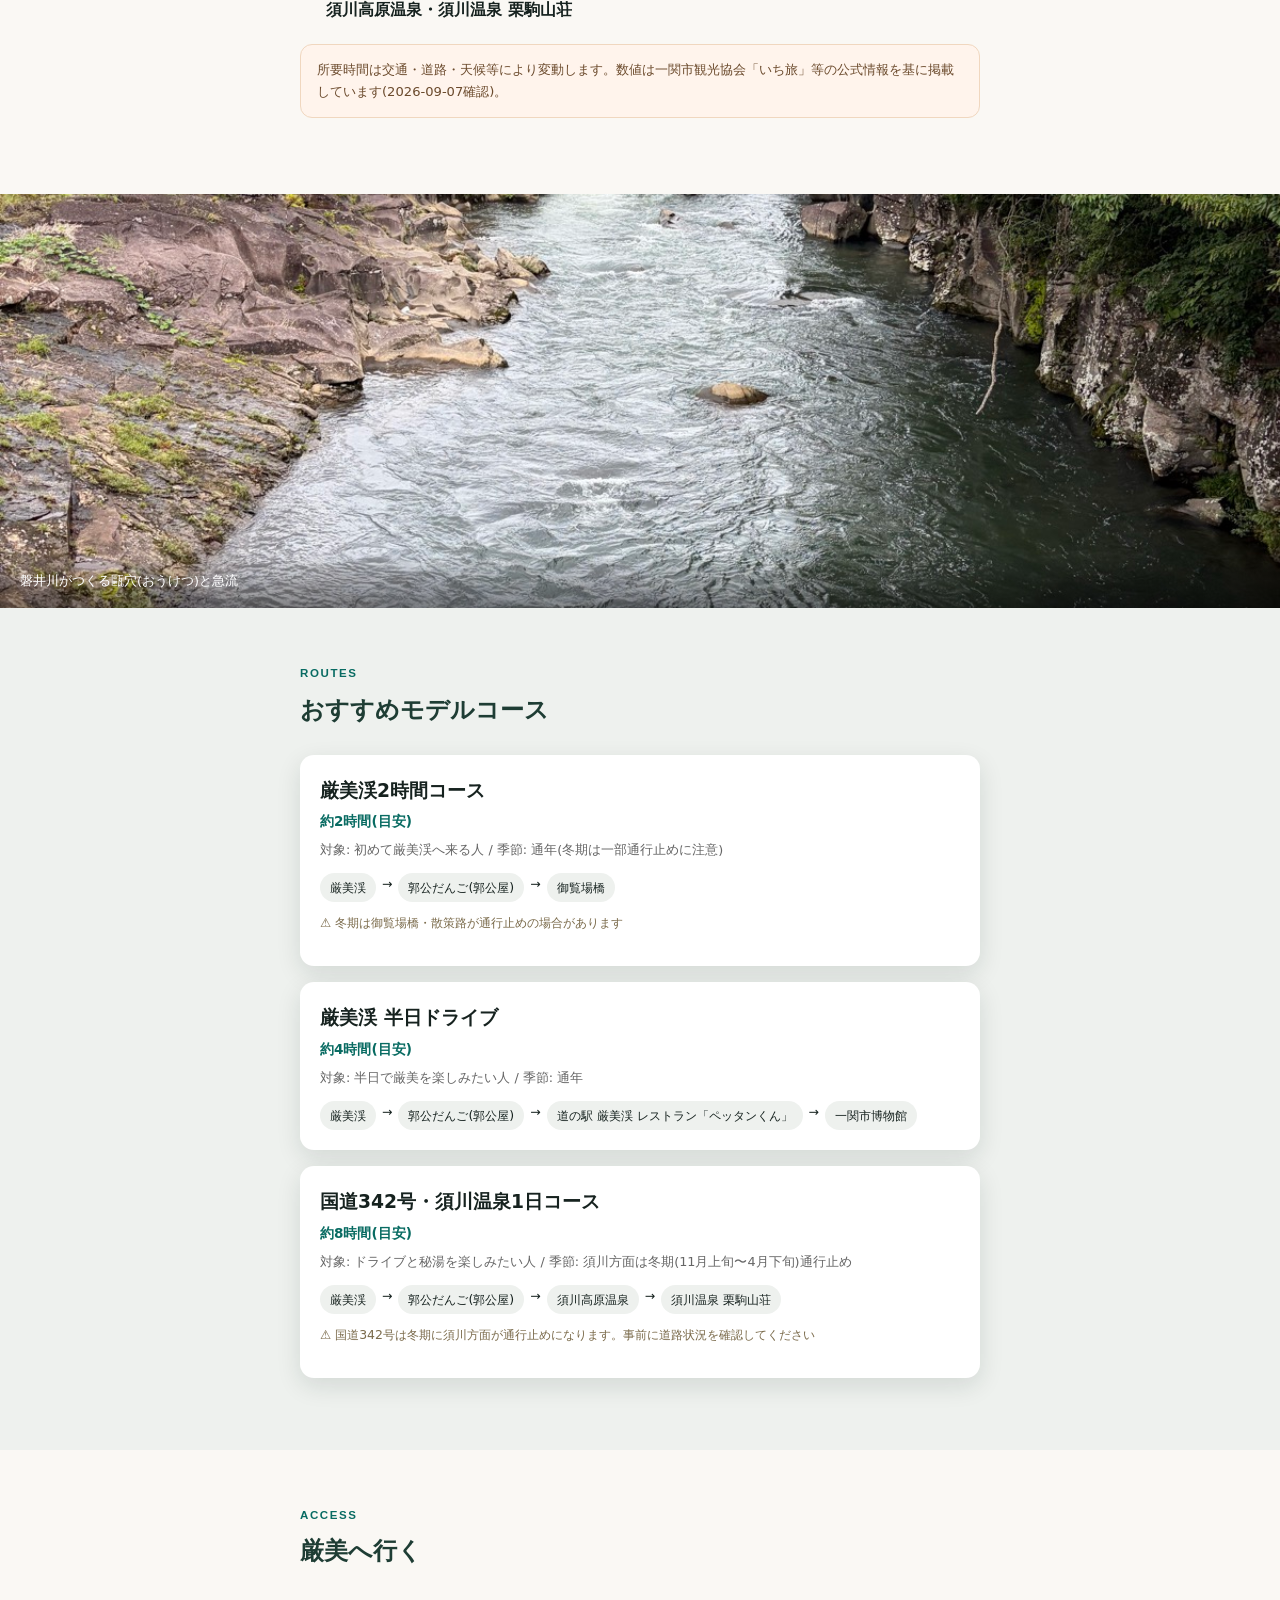
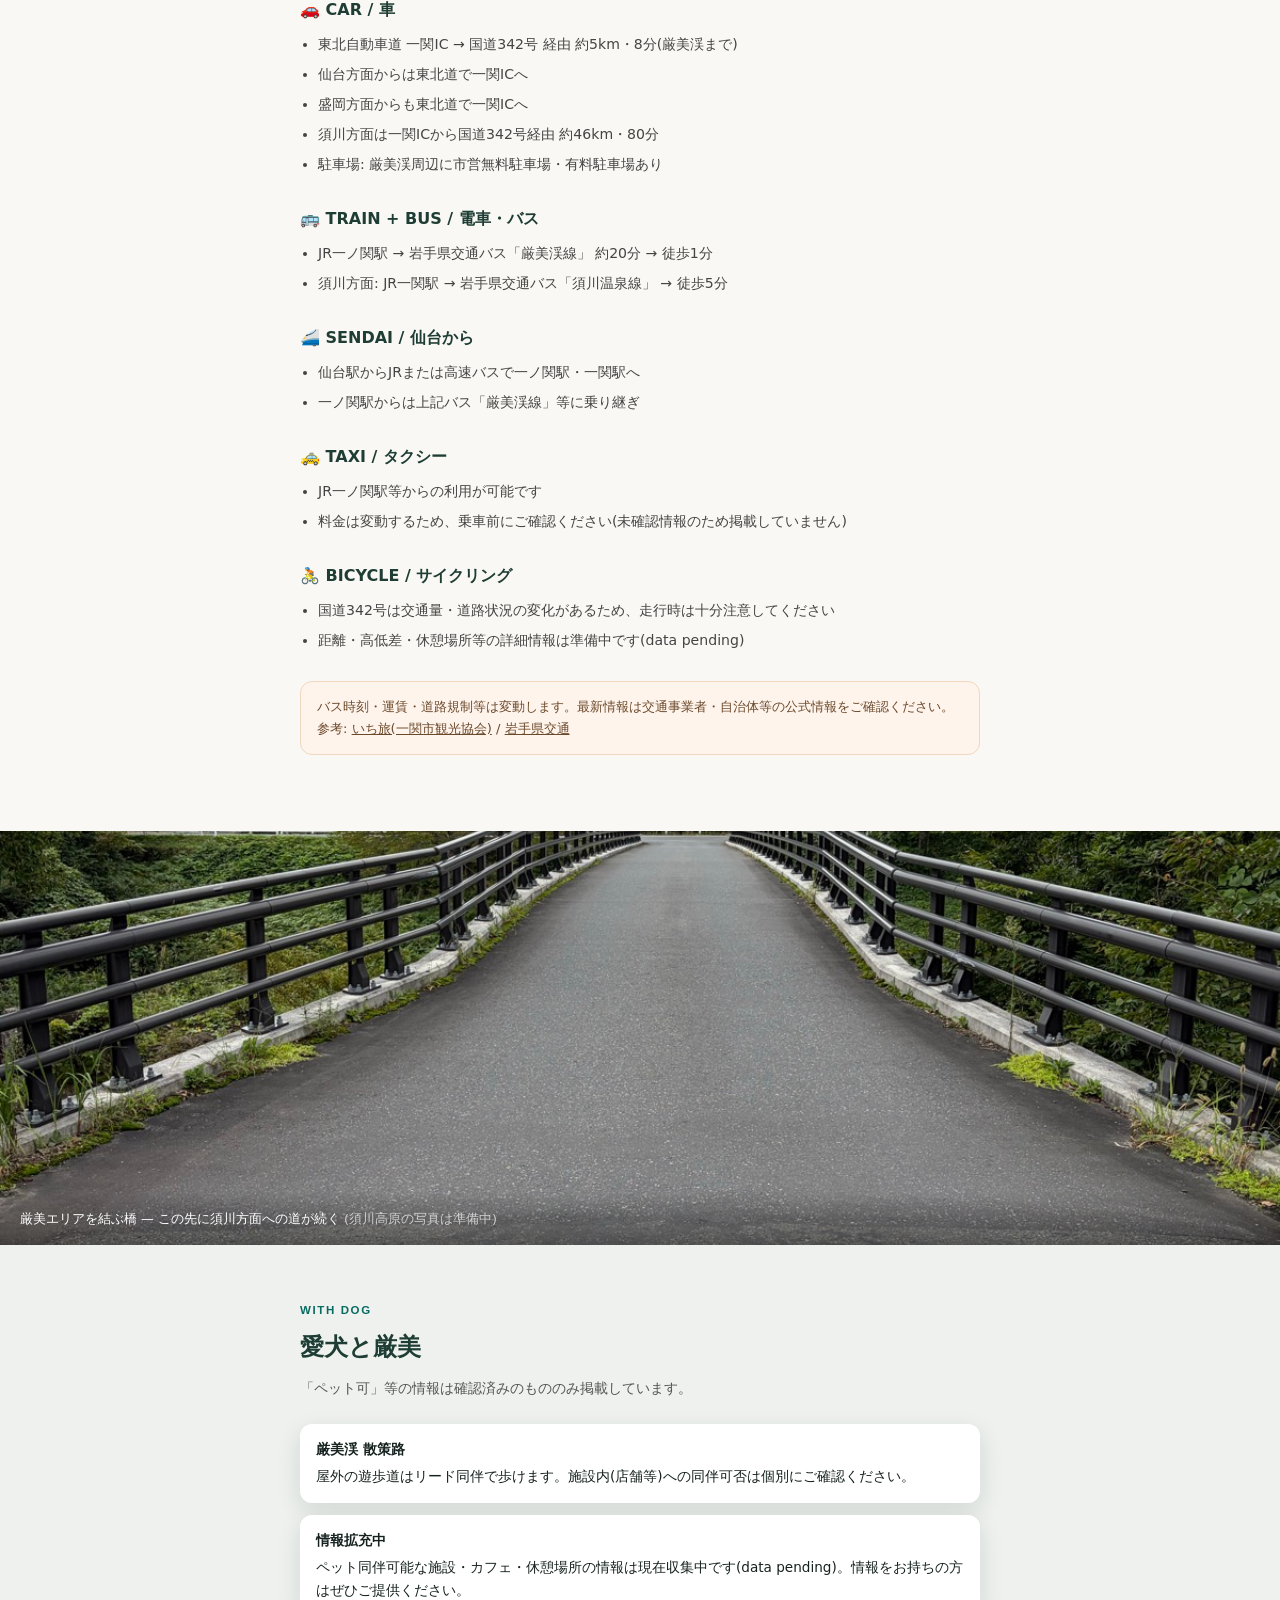
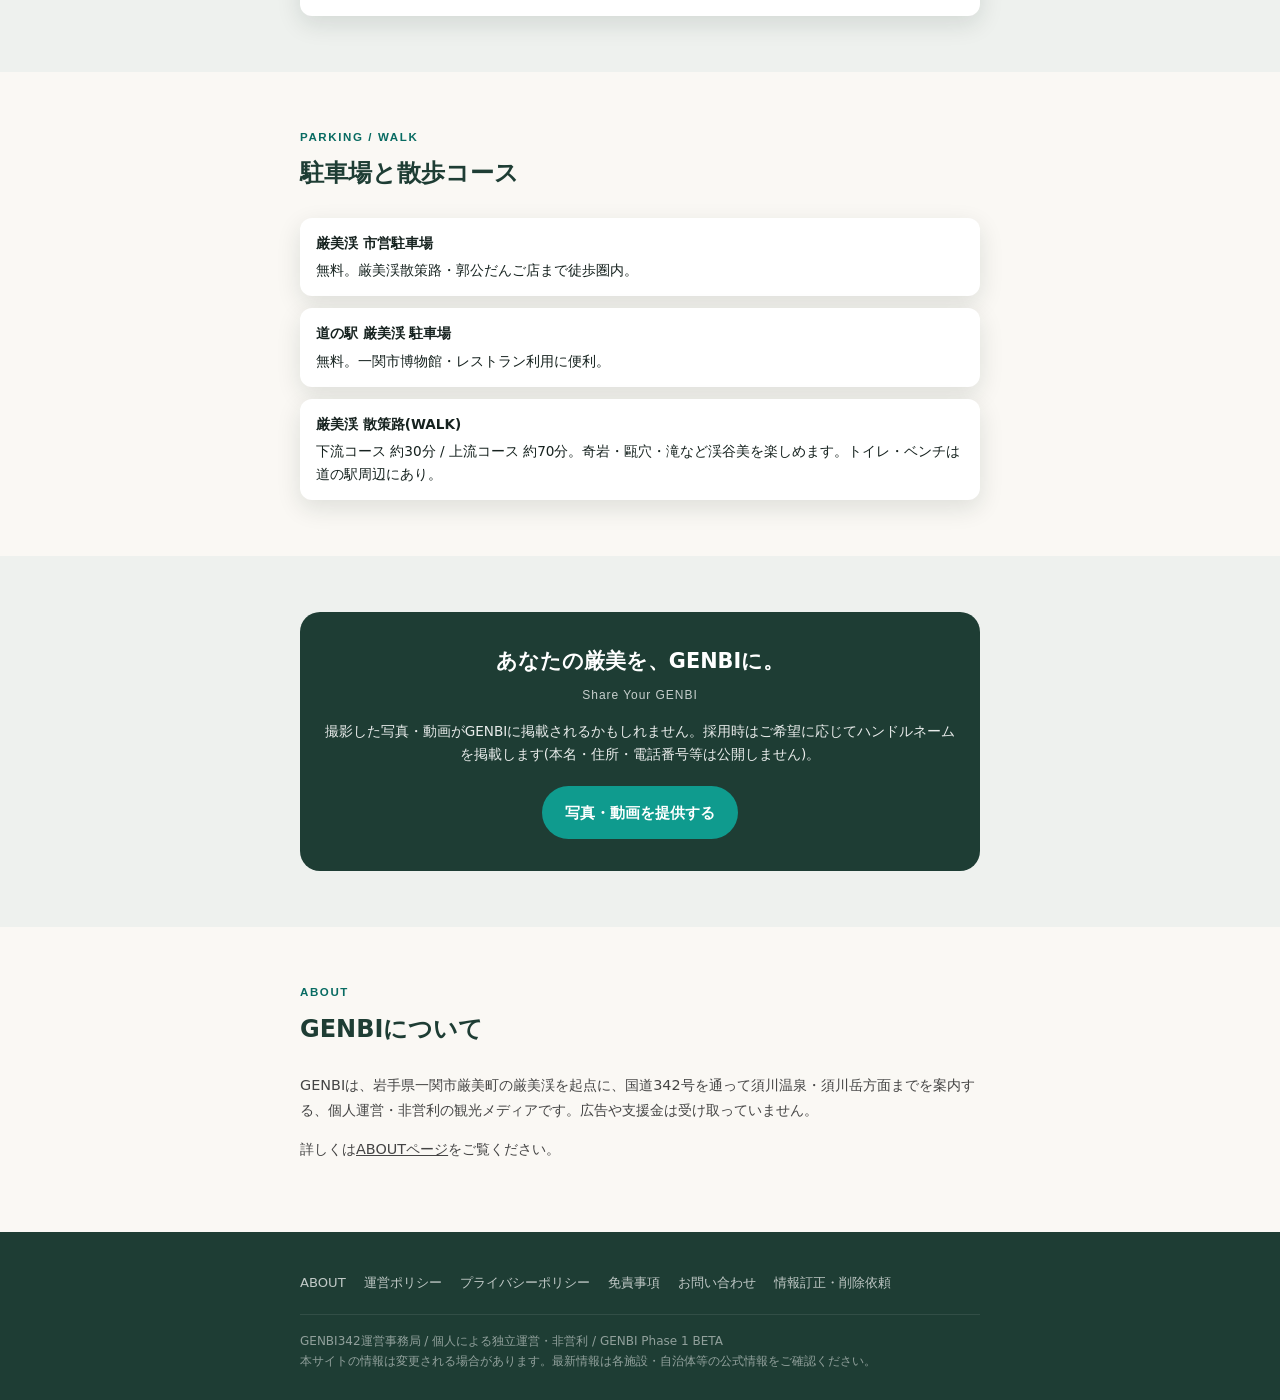
==== commit 99139cb5: "Add real hero video and photo assets for GENBI Convert the user's iPhone footage/photos (HEIC/MOV) t" ====
--- a/index.html
+++ b/index.html
@@ -53,7 +53,7 @@
     <video autoplay muted loop playsinline id="heroVideo" poster="assets/images/hero-poster.jpg" style="display:none;">
       <source src="assets/videos/hero-genbikei.mp4" type="video/mp4">
     </video>
-    <div class="hero-poster" id="heroFallback" aria-hidden="true"></div>
+    <img class="hero-poster" id="heroFallback" src="assets/images/hero-poster.jpg" alt="厳美渓の渓谷と清流" aria-hidden="true">
     <div class="hero-content wrap">
       <p class="hero-brand">GENBI</p>
       <p class="hero-copy">厳美渓を、目的地から旅の入口へ。</p>
@@ -80,7 +80,8 @@
   </section>
 
   <div class="photo-break">
-    <div class="caption">厳美渓 — エメラルドグリーンの水流と奇岩がつくる渓谷美 <span style="opacity:.7">(写真素材: 準備中)</span></div>
+    <img src="assets/images/photo-break-1.jpg" alt="厳美渓の名勝天然記念物の看板と花壇" loading="lazy">
+    <div class="caption">厳美渓 — 名勝天然記念物に指定された渓谷</div>
   </div>
 
   <!-- MAP / SPOTS -->
@@ -138,7 +139,8 @@
   </section>
 
   <div class="photo-break">
-    <div class="caption">国道342号 — 厳美渓から須川へと続くドライブロード <span style="opacity:.7">(写真素材: 準備中)</span></div>
+    <img src="assets/images/photo-break-2.jpg" alt="厳美渓の甌穴と急流" loading="lazy">
+    <div class="caption">磐井川がつくる甌穴(おうけつ)と急流</div>
   </div>
 
   <!-- ROUTES -->
@@ -212,7 +214,8 @@
   </section>
 
   <div class="photo-break">
-    <div class="caption">須川高原 — 標高1,100mの雲上の温泉地 <span style="opacity:.7">(写真素材: 準備中)</span></div>
+    <img src="assets/images/photo-break-3.jpg" alt="厳美エリアの橋と国道" loading="lazy">
+    <div class="caption">厳美エリアを結ぶ橋 — この先に須川方面への道が続く <span style="opacity:.7">(須川高原の写真は準備中)</span></div>
   </div>
 
   <!-- WITH DOG -->
--- a/style.css
+++ b/style.css
@@ -97,7 +97,7 @@
   color: #fff;
   background: linear-gradient(160deg, var(--color-water-deep), var(--color-forest));
 }
-.hero video, .hero .hero-poster {
+.hero video, .hero img.hero-poster {
   position: absolute;
   inset: 0;
   width: 100%;
@@ -117,16 +117,18 @@
   width: 100%;
 }
 .hero-brand {
-  font-size: 2.6rem;
+  font-size: 3.4rem;
   font-weight: 800;
-  letter-spacing: 0.05em;
-  margin: 0 0 8px;
+  letter-spacing: 0.02em;
+  margin: 0 0 6px;
+  line-height: 1;
 }
 .hero-copy {
-  font-size: 1.25rem;
-  font-weight: 700;
+  font-size: 1.5rem;
+  font-weight: 800;
   margin: 0 0 14px;
-  line-height: 1.5;
+  line-height: 1.35;
+  letter-spacing: 0.01em;
 }
 .hero-sub {
   font-size: 0.92rem;
@@ -225,12 +227,19 @@
 }
 .photo-card .thumb {
   aspect-ratio: 4/5;
+  overflow: hidden;
+}
+.photo-card .thumb img { width: 100%; height: 100%; object-fit: cover; }
+.thumb-placeholder {
+  width: 100%;
+  height: 100%;
   background: linear-gradient(160deg, #d6e9e0, #9fc9b8);
   display: flex;
   align-items: center;
   justify-content: center;
   color: #4b6b5d;
   font-size: 0.75rem;
+  text-align: center;
 }
 .photo-card .body { padding: 14px 16px 18px; }
 .photo-card h3 { margin: 0 0 6px; font-size: 1rem; }
@@ -263,12 +272,12 @@
 }
 .spot-card .thumb {
   aspect-ratio: 16/10;
+  overflow: hidden;
+}
+.spot-card .thumb img { width: 100%; height: 100%; object-fit: cover; }
+.spot-card .thumb .thumb-placeholder {
   background: linear-gradient(160deg, #e4efe9, #bcd9cc);
-  display: flex;
-  align-items: center;
-  justify-content: center;
   color: #5a7a6b;
-  font-size: 0.75rem;
 }
 .spot-card .body { padding: 16px; }
 .spot-card h3 { margin: 0 0 4px; font-size: 1.05rem; }
@@ -442,6 +451,13 @@
   font-size: 1.1rem;
   cursor: pointer;
 }
+.detail-image {
+  width: calc(100% + 40px);
+  margin: -24px -20px 16px;
+  max-height: 240px;
+  object-fit: cover;
+  border-radius: 20px 20px 0 0;
+}
 .spot-detail-sheet h3 { margin: 4px 0 4px; font-size: 1.3rem; }
 .spot-detail-sheet .unofficial-note {
   background: #fbf3e2;
